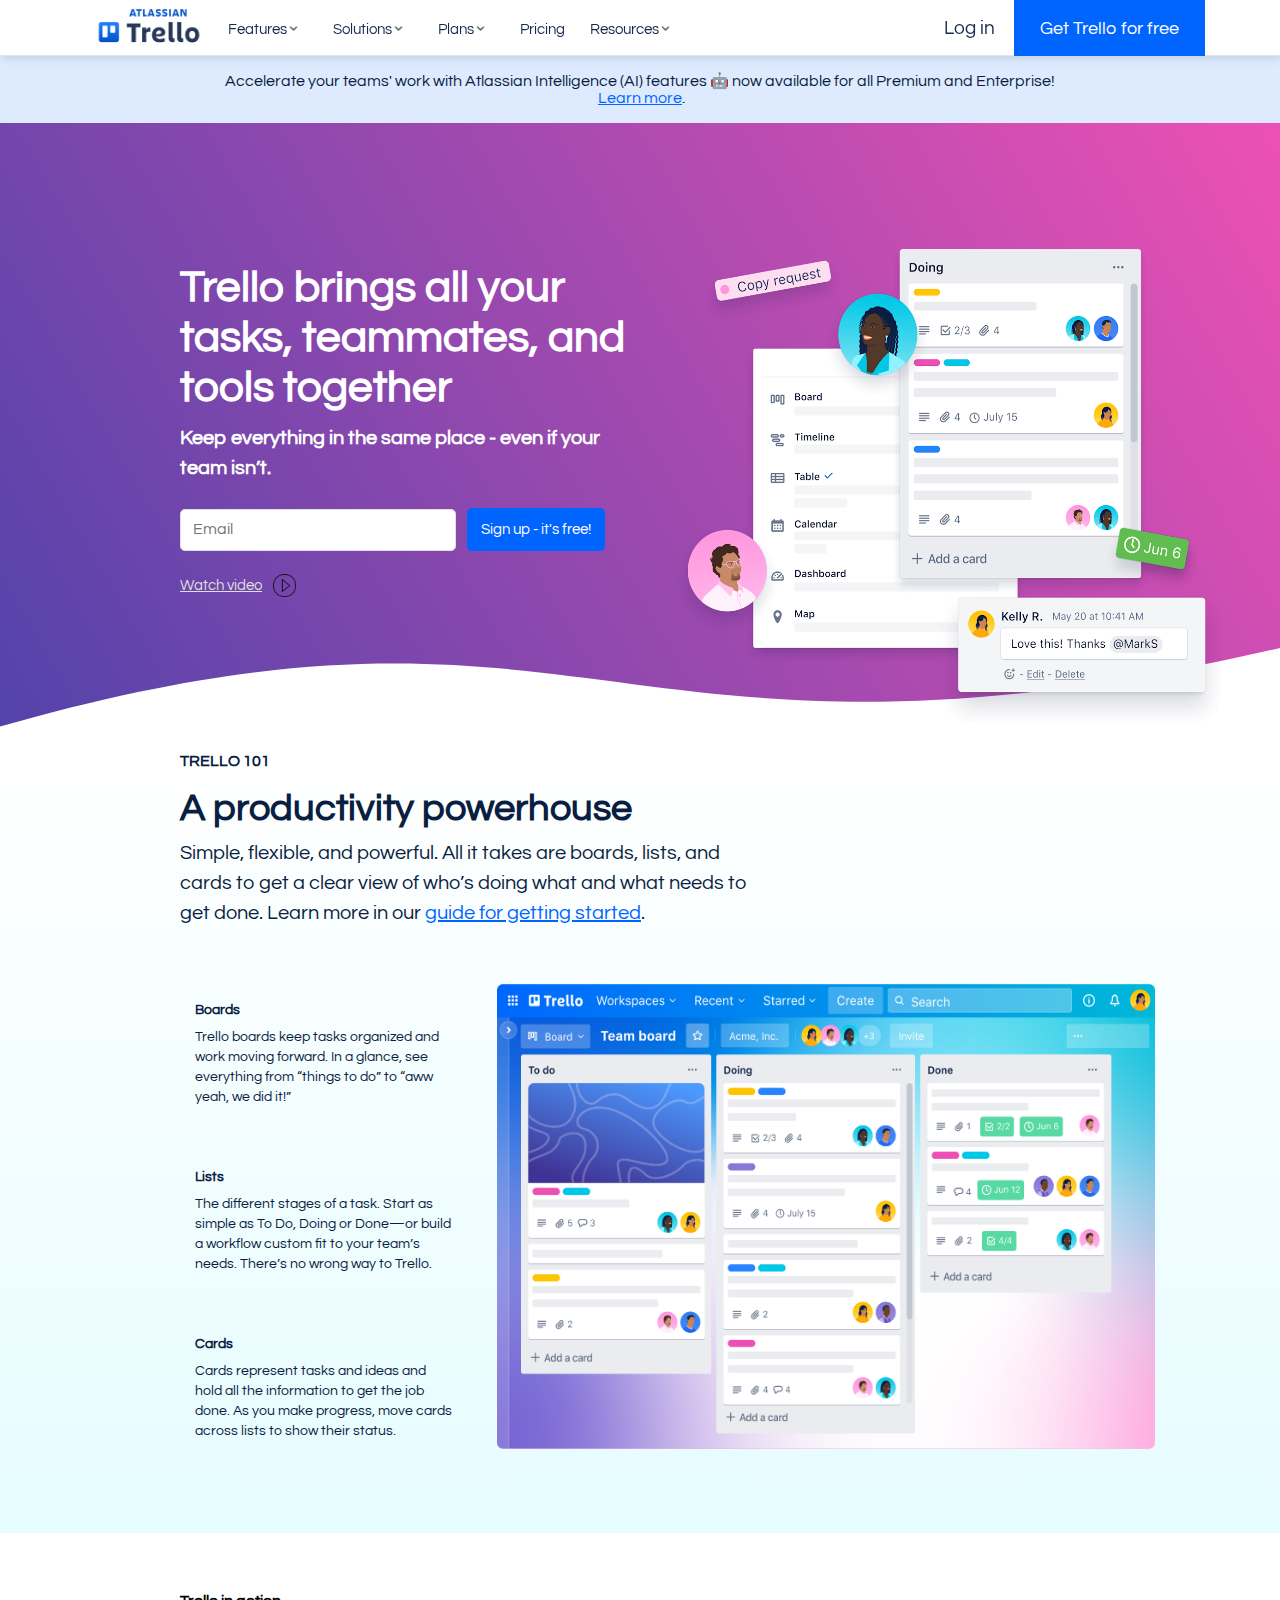
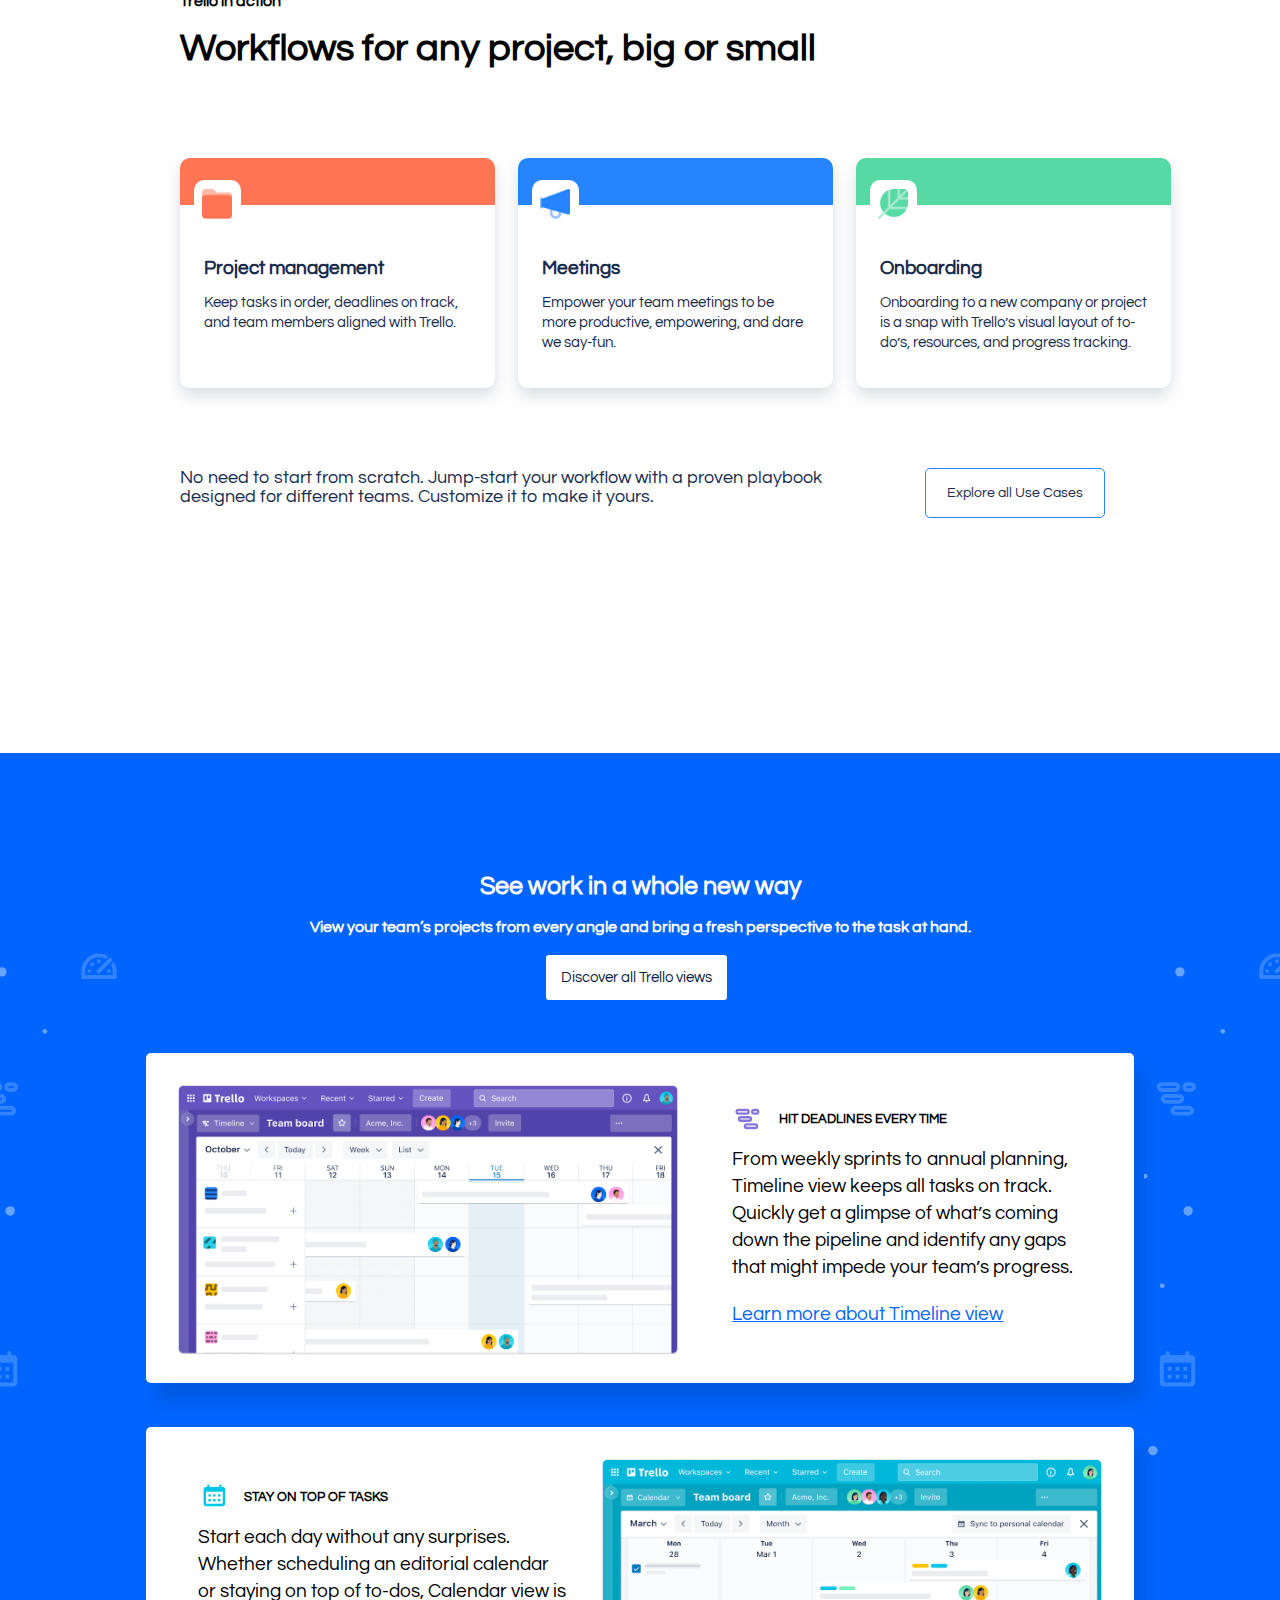
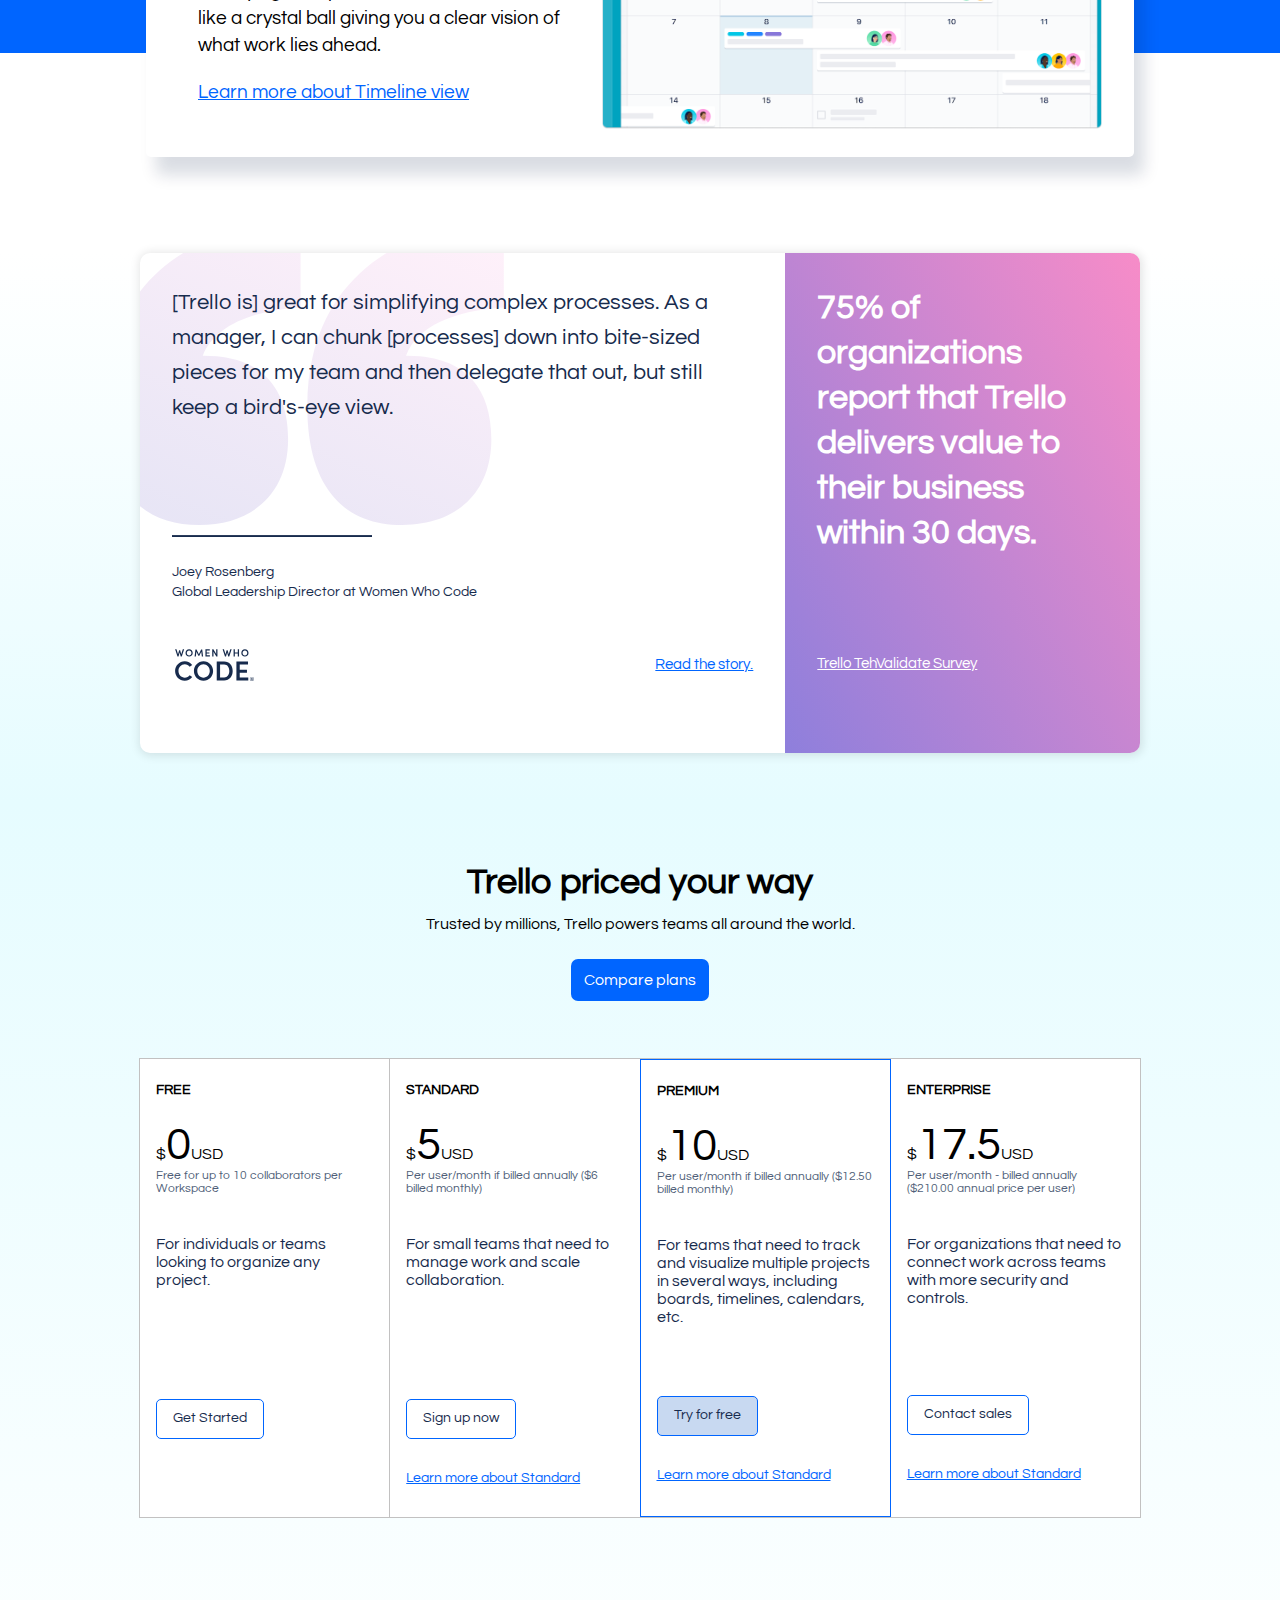
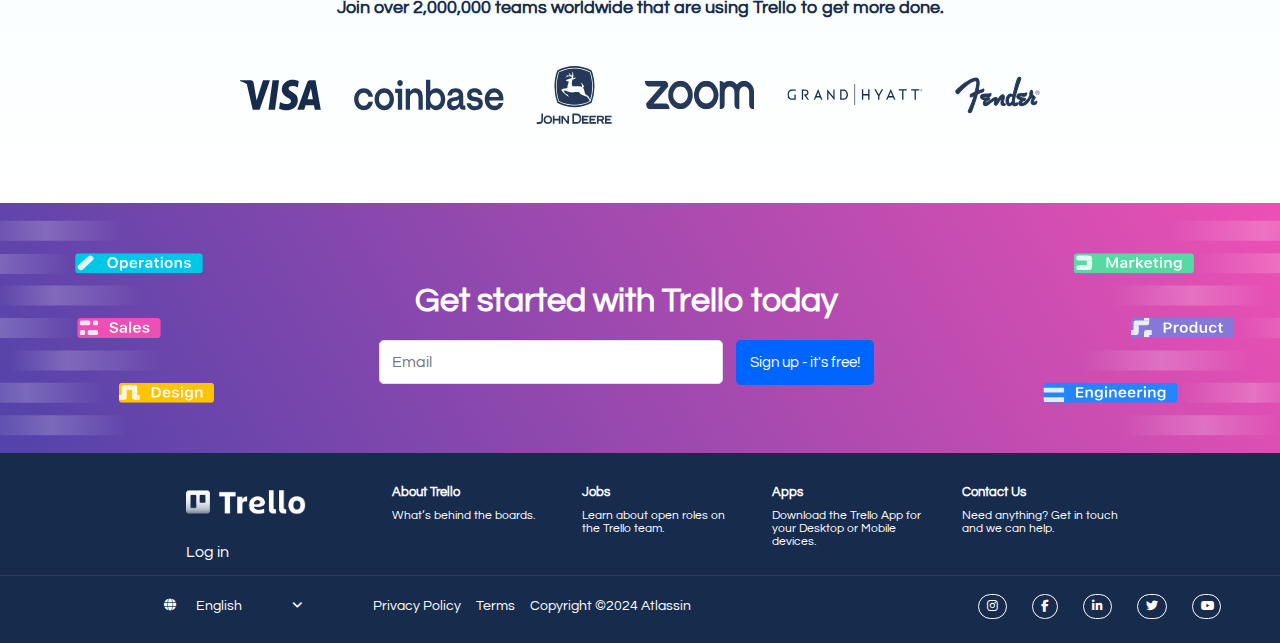
==== index.html @ 9675f0f1 "4.5" ====
<!DOCTYPE html>
<html lang="en">

<head>
    <meta charset="UTF-8">
    <meta name="viewport" content="width=device-width, initial-scale=1.0">
    <title>Trello Clone</title>
    <link href="https://fonts.googleapis.com/css2?family=Questrial&display=swap" rel="stylesheet">
    <link rel="stylesheet" href="general.css">
    <link rel="preconnect" href="https://fonts.googleapis.com">
    <link rel="preconnect" href="https://fonts.gstatic.com" crossorigin>
    <link href="https://fonts.googleapis.com/css2?family=Golos+Text:wght@400..900&display=swap" rel="stylesheet">
    <link rel="stylesheet" href="header.css">
    <link rel="stylesheet" href="main.css">
    <link rel="stylesheet" href="responsive.css">

        <link rel="stylesheet" href="https://cdnjs.cloudflare.com/ajax/libs/font-awesome/6.4.2/css/all.min.css">
      
    <link
        href="https://fonts.googleapis.com/css2?family=Cedarville+Cursive&family=Open+Sans:ital,wght@0,300..800;1,300..800&family=Roboto:ital,wght@0,100..900;1,100..900&display=swap"
        rel="stylesheet">
</head>

<body>
    <header>
        <div class="left-header">
            <div>
                <img class="logo-image" src="image/trello-logo.png" alt="">
            </div>
            <div>
                <nav class="navigation" style="text-decoration: none;">
                    <a href="" class="navigation">Features&nbsp; <img class="down-arrow" src="image/down-arrow.png" alt=""> </a>
                    <a href="" class="navigation">Solutions&nbsp; <img class="down-arrow" src="image/down-arrow.png" alt=""></a>
                    <a href="" class="navigation">Plans&nbsp; <img class="down-arrow" src="image/down-arrow.png" alt=""></a>
                    <a href="" class="navigation">Pricing </a>
                    <a href="" class="navigation">Resources&nbsp; <img class="down-arrow" src="image/down-arrow.png" alt=""></a>
                </nav>
            </div>
        </div>
        <div class="right-header">
            <a class="login-link" href="http://">Log in</a>
            <button class="get-button"> Get Trello for free</button>
        </div>
    </header>
    <div>
        <div class="notification">
                <p>Accelerate your teams' work with Atlassian Intelligence (AI) features 🤖 now available for all Premium and Enterprise! &nbsp;<a class="learn-more" href="">Learn more</a>.</p></div>            
        </div>
        <div class="main-1" > 
            <div class="main-1-left">
                <p class="left-1">Trello brings all your tasks, teammates, and tools together</p>
                <p class="left-2">Keep everything in the same place - even if your team isn’t.</p>
                <input type="text" value="" placeholder="Email" class="signup-input">
                <button class="signup-button">Sign up - it's free!</button><br>
                <div class="video">
                    <a class="video-link" href="">Watch video </a>
                    <img class="play-video" src="image/video-play.png" alt=""> 
                </div>
            </div>
            <div class="main-1-right">
                <div>
                    <img class="right-image"src="image/main-1-right.webp" alt="">
                </div>
            </div>
        </div>
        <div class="main-2">
            <div class="main-2-1">
                <p class="main-sub">TRELLO 101</p>
                <p class="main-head">A productivity powerhouse</p>
                <p class="main-para">Simple, flexible, and powerful. All it takes are boards, lists, and cards to get a clear view of who’s doing what and what needs to get done. Learn more in our <a class="main-para-link"href="">guide for getting started</a>.</p>
            </div>
            <div class="main-2-2">
                <div class="main-2-left">
                    <div class="main-2-row" id="main-2-a">
                        <h4>Boards</h4>
                        <p>Trello boards keep tasks organized and work moving forward. In a glance, see everything from “things to do” to “aww yeah, we did it!”</p>
                    </div>
                    <div class="main-2-row" id="main-2-b">
                        <h4>Lists</h4>
                        <p>The different stages of a task. Start as simple as To Do, Doing or Done—or build a workflow custom fit to your team’s needs. There’s no wrong way to Trello.</p>
                    </div>
                    <div class="main-2-row" id="main-2-c">
                        <h4>Cards</h4>
                        <p>Cards represent tasks and ideas and hold all the information to get the job done. As you make progress, move cards across lists to show their status.</p>
                    </div>
                </div>
                <div class="main-2-right">
                    <div>
                        <img class="main-2-image"src="image/Carousel_Image_Boards_1.webp" alt="">
                    </div>
                </div>
            </div>  
            <div class="main-2-2-responsive">
                <img class="main-2-image-reponsive" src="image/Carousel_Image_Boards_1.webp" alt="">
                <div class="main-2-row-responsive" id="main-2-b">
                    <h4>Lists</h4>
                    <p>The different stages of a task. Start as simple as To Do, Doing or Done—or build a workflow custom fit to your team’s needs. There’s no wrong way to Trello.</p>
                </div>

            </div>          
        </div>
        <div class="main-3">
            <p class="main-sub-3">Trello in action</p>
            <p class="main-head-3">Workflows for any project, big or small</p>
            <div class="blocks-3">
                <div class="box-3-1" >
                    <div class="icon-main-3-1"><img src="image/icon-main-3-1.png" alt=""></div>
                    <div class="box-3-main">
                        <h3 class="box-3-h">Project management</h3>
                        <p class="box-3-p">Keep tasks in order, deadlines on track, and team members aligned with Trello.</p>
                    </div>
                </div>
                <div class="box-3-2" >
                    <div class="icon-main-3-2"><img src="image/icon-main-3-2.png" alt=""></div>
                    <div class="box-3-main">
                        <h3 class="box-3-h">Meetings</h3>
                        <p class="box-3-p">Empower your team meetings to be more productive, empowering, and dare we say-fun.</p>
                    </div>
                </div>
                <div class="box-3-3" >
                    <div class="icon-main-3-3"><img src="image/icon-main-3-3.png" alt=""></div>
                    <div class="box-3-main" >
                        <h3 class="box-3-h">Onboarding</h3>
                        <p class="box-3-p">Onboarding to a new company or project is a snap with Trello’s visual layout of to-do’s, resources, and progress tracking.</p>
                    </div>
                </div>
            </div>
            <div class="main-3-bottom">
                <p>No need to start from scratch. Jump-start your workflow with a proven playbook designed for different teams. Customize it to make it yours.</p>
                <button>Explore all Use Cases</button>
            </div>
        </div>
        <div class="main-4">
                <img class="main-4-img" src="image/main-4-left.svg" alt="">
                <div class="main-4-center">
                    <div class="grid-column-1">
                        <h2>See work in a whole new way</h2> 
                            <p>View your team’s projects from every angle and bring a fresh perspective to the task at hand.</p>
                            <button>Discover all Trello views</button>
                    </div>
                    <div class="grid-column-2" style="background-color: rgb(255, 255, 255); ">
                        <div class="grid-column-2-left">
                            <img src="image/main-4-1.webp" alt="">
                        </div>
                        <div class="grid-column-2-right">
                            <h5> <img class="png" src="image/main-4-1-png.PNG" alt=""> HIT DEADLINES EVERY TIME</h5>
                            <p>From weekly sprints to annual planning, Timeline view keeps all tasks on track. Quickly get a glimpse of what’s coming down the pipeline and identify any gaps that might impede your team’s progress.</p>
                            <p><a href="">Learn more about Timeline view</a></p>
                        </div>
                    </div>
                    <div class="grid-column-3" style="background-color: rgb(255, 255, 255); ">
                        <div class="grid-column-3-left">
                            <h5> <img class="png" src="image/main-4-2-png.PNG" alt=""> STAY ON TOP OF TASKS</h5>
                            <p>Start each day without any surprises. Whether scheduling an editorial calendar or staying on top of to-dos, Calendar view is like a crystal ball giving you a clear vision of what work lies ahead.</p>
                            <p><a href="">Learn more about Timeline view</a></p>    
                        </div>
                        <div class="grid-column-3-right">
                            <img src="image/main-4-2.webp" alt="">
                        </div>
                    </div>
                </div>
                <img class="main-4-img" src="image/main-4-left.svg" alt="">
            </div>
        </div>
            <div class="main-5">
                <div class="main-5-grid">
                    <div></div>
                    <div class="main-5-box">
                        <div class="main-5-box-flex1">
                            <p>[Trello is] great for simplifying complex processes. As a manager, I can chunk [processes] down into bite-sized pieces for my team and then delegate that out, but still keep a bird's-eye view.</p>
                            <hr>
                            <p class="main-5-left-bottom">Joey Rosenberg <br> Global Leadership Director at Women Who Code</p>
                            <div class="main-5-left-last"> 
                                <img class="main-5-last-1" src="image/main-5-bottom.svg" alt="">
                                <a class="main-5-last-2" href="">Read the story.</a>
                            </div>
                        </div>
                        <div class="main-5-box-flex2">
                            <h3>75% of organizations report that Trello delivers value to their business within 30 days.</h3>
                            <a class="main-5-box-flex2-link"href="">Trello TehValidate Survey</a>
                        </div>
                    </div>
                    <div></div>
                </div>
            </div>
            <div class="main-6">
                <div class="main-6-grid">
                    <div></div>
                    <div class="main-6-box">
                        <div class="main-6-box-flex1">
                            <h2>Trello priced your way</h2>
                            <p>Trusted by millions, Trello powers teams all around the world.</p>
                            <a class="plan-link" href="">Compare plans</a>
                            <div class="price-container">
                                <div class="price-1">
                                    <h3>FREE</h3>
                                    <div class="mrp"><span class="dollar">$</span>0<span class="dollar">USD</span></div>
                                    <p class="plan">Free for up to 10 collaborators per Workspace</p>
                                    <p class="desc">For individuals or teams looking to organize any project.</p>
                                    <button class="link" href="">Get Started</button>

                                </div>
                                <div class="price-2">
                                    <h3>STANDARD</h3>
                                    <div class="mrp"><span class="dollar">$</span>5<span class="dollar">USD</span></div>
                                    <p class="plan">Per user/month if billed annually ($6 billed monthly)</p>
                                    <p class="desc">For small teams that need to manage work and scale collaboration.</p>
                                    <button class="link" href="">Sign up now</button><br>
                                    <a class="more"href="">Learn more about Standard</a>
                                </div>
                                <div class="price-3">
                                    <h3>PREMIUM</h3>
                                    <div class="mrp"><span class="dollar">$</span>10<span class="dollar">USD</span></div>
                                    <p class="plan">Per user/month if billed annually ($12.50 billed monthly)</p>
                                    <p class="desc" id="desc-3">For teams that need to track and visualize multiple projects in several ways, including boards, timelines, calendars, etc.</p>
                                    <button class="link" id="link-3" href="">Try for free</button><br>
                                    <a class="more"href="">Learn more about Standard</a>
                                </div>
                                <div class="price-4">
                                    <h3>ENTERPRISE</h3>
                                    <div class="mrp"><span class="dollar">$</span>17.5<span class="dollar">USD</span></div>
                                    <p class="plan">Per user/month - billed annually ($210.00 annual price per user)</p>
                                    <p class="desc" id="desc-4">For organizations that need to connect work across teams with more security and controls.</p>
                                    <button class="link" href="">Contact sales</button><br>
                                    <a class="more"href="">Learn more about Standard</a>
                                </div>
                            </div>
                            <p class="join">Join over 2,000,000 teams worldwide that are using Trello to get more done.</p>
                            <img class="partners" src="image/footer-brand.svg" alt="">
                        </div>
                    </div>
                    <div></div>
                </div>
            </div>
            <div class="main-7">
                <div class="main-7-left">
                    <img src="image/main-7-left.svg" alt="">
                </div>
                <div class="main-7-middle">
                    <div>
                        <h2>Get started with Trello today</h2>
                    </div>
                    <div>
                        <input type="text" value="" placeholder="Email" class="signup-input">
                        <button class="signup-button">Sign up - it's free!</button>
                    </div>
                </div>
                <div class="main-7-right">
                    <img src="image/main-7-right.svg" alt="">
                </div>
            </div>
            <footer>
                <section class="footer-1">
                    <div class="section-1"></div>
                    <div class="section-2">
                        <img src="image/Trello-white-logo.png" alt="">
                        <a href="">Log in</a>
                    </div>
                    <div class="section-3">
                        <h5>About Trello</h5>
                        <p>What’s behind the boards.</p>
                    </div>
                    <div class="section-4">
                        <h5>Jobs</h5>
                        <p>Learn about open roles on the Trello team.</p>
                    </div>
                    <div class="section-5">
                        <h5>Apps</h5>
                        <p>Download the Trello App for your Desktop or Mobile devices.</p>
                    </div>
                    <div class="section-6">
                        <h5>Contact Us</h5>
                        <p>Need anything? Get in touch and we can help.</p>
                    </div>
                    <div class="section-7"></div>
                </section>
                <hr>
                <section class="footer-2">
                    <div class="footer-left">
                        <i class="fa-solid fa-globe"></i>
                        <a href="">English</a>
                        <i class="fa-solid fa-angle-down"></i>

                    </div>
                    <div class="footer-middle">
                        <ul>
                            <li><a href="">Privacy Policy</a></li>
                            <li><a href="">Terms</a></li>
                            <li>Copyright<span> &#169</span>2024 Atlassin</li>
                        </ul>
                    </div>
                    <div class="footer-right">
                        <div class="instagram">
                            <i class="fa-brands fa-instagram"></i>
                        </div>
                        <div class="facebook">
                            <i class="fa-brands fa-facebook-f"></i>
                        </div>
                        <div class="linkedin">
                            <i class="fa-brands fa-linkedin-in"></i>
                        </div>
                        <div class="twitter">
                            <i class="fa-brands fa-twitter"></i>
                        </div>
                        <div class="youtube">
                            <i class="fa-brands fa-youtube"></i>
                        </div>
                    </div>
                </section>
            </footer>
        </div>
</body>
</html>
---- general.css ----
*{
    font-family: "Questrial", serif;
    margin: 0;
}

.arrow {
    border: 1px solid black;
    border-width: 0 3px 3px 0;
    display: inline-block;
    padding: 3px;
    margin-bottom: 3px;
    transform: rotate(45deg);
    -webkit-transform: rotate(45deg);

}
.down-arrow{
    position: relative;
    right: 7px;
    top: 2px;
    width: 15px;
    
}
body{
    margin: 0;
}
---- header.css ----
header{
    font-family: "Golos Text", serif;;
    height: 55px;
    display: flex; 
    /* border: 1px solid gray; */
    flex-direction: row;
    justify-content: space-between;
    align-items: center;
    position: fixed;
    top: 0;
    left: 0;
    right: 0;
    z-index: 1;
    background-color: white; /* To make header sticks on top while scrolling */
    border-bottom: 1px solid rgb(228, 228, 228);
    margin-top: 0px;
    box-shadow: 2px 2px 9px rgba(9, 30, 66, 0.15);}

.left-header{
    display: flex;
    justify-content: center;
    align-items: center;
    padding-left: 90px ;
    /* position: relative; */
}
.logo-image{
    width: 116px;
    /* position: absolute; */
}
.navigation{
    /* position: absolute; */
    font-size: 14.5px;
    color: rgb(23, 43, 77);
    text-decoration-line: none;
    padding-right: 11px;
    margin-left: 11px;
}
.navigation:hover{
    color: rgb(0, 101, 255);
}
.right-header{
    margin-right: 70px;
    display: flex;
    justify-content: center;
    align-items: center;
    
}

.login-link{
    font-size: 19px;
    text-decoration: none;
    color: rgb(23, 43, 77);
    position: fixed;
    right: 285px;
}
.get-button{
    background-color: rgb(0, 101, 255);
    color: white;
    font-size: 18px;
    font-weight: 400;
    padding: 18.5px 26px;
    border: none;
    margin-right: 5px;
    position: fixed;
    top: 0px;
    right: 70px;
}

.get-button:hover{
    background-color: rgb(30, 56, 100);;
}
---- main.css ----
.notification{
    display: flex;
    background-color: rgb(222, 235, 255);
    color: rgb(9, 30, 66);
    justify-content: center;
    align-items: center;
    font-size: 15.5px;
    font-weight: 400;
    padding: 17px 216px;
    margin-top: 55px;

}

.notification p{
    text-align: center;
}

.learn-more{
    color: rgb(0, 101, 255);
}

.main-1{
    /* position: relative; */
    height: 610px;
    /* border: 1px solid black; */
    background: url("image/white-wave-bg.svg") center bottom -0.5px / 100% 14% no-repeat scroll padding-box border-box, linear-gradient(60deg, rgb(82, 67, 170), rgb(237, 80, 180)) 0% 0% / auto repeat scroll padding-box border-box rgb(82, 67, 170);
    background-blend-mode: normal, normal;
    color: rgb(255, 255, 255);
    display: flex; 
    flex-direction: row;

}
.main-1-left{
    /* position: absolute; */
    /* margin-top: 150px;
    margin-left: 100px; */
    /* top: 150px; */
    font-size: 4px;
    /* display: block; */
    /* width: 500px; */
    /* padding-top: 100px; */
    /* padding-bottom: 50px; */
    /* padding-left: 180px ; */
    flex: 1;
}
.left-1{
    display: flex;
    font-size: 44px;
    font-weight: bold;
    line-height: 50px;
    margin-top: 140px;
    margin-left: 180px;
}
.left-2{
    font-size: 20px;
    font-weight: bold;
    margin-top: 10px;
    margin-left: 180px;
    margin-bottom: 25px;
    line-height: 30px;

}

.signup-input{
    font-size: 1rem;
    padding: 0.7rem 0.75rem 0.8rem;
    border: 1px solid rgb(223, 225, 230);
    border-radius: 0.3rem;
    max-width: 300px;
    width: 250px;
    margin-right: 10px;
    margin-left: 180px;
    outline: none;
}

.signup-button{
    padding: 14px;
    font-size: 15px;
    background-color: rgb(0, 101, 255);
    border: none;
    color: white;
    font-weight: 400;
    border-radius: 0.3rem;
}

.signup-button:hover{
    background-color: rgb(23, 43, 77);
    transition: 0.15s;
}

.video-link{
    color: rgb(223, 223, 223);
    position: absolute;
    margin-top: 27px;
    font-size: 15px;
    margin-left: 180px;
}

.play-video{
    width: 23px;
    padding-top: 23px;
    margin-left: 273px;
}

.video-link:hover{
    color: white;
    padding-right: 10px;
    transition: 0.5s;
    
}

.main-1-right{
  
    flex: 1;
}

.right-image{
    display: flex;
    height: 510px;
    width: 560px;
        margin-top: 110px;
        margin-left: 30px;
        justify-content: center;
}

/* ----------------------------------------------------- */
.main-2{
    height: 780px;
    /* border: 1px solid rebeccapurple; */
    background: linear-gradient(0deg, rgb(230, 252, 255), rgb(255, 255, 255)) 0% 0% / auto repeat scroll padding-box border-box rgb(178, 212, 255);
    background-blend-mode: normal;
    color: rgb(9, 30, 66);
    margin-top: 20px;
    
}

.main-2-1{
    /* display: flex;
    flex: 1; */
    display: inline;
    
}

.main-sub{
    font-size: 16px;
    font-weight: bold;
    margin-left: 180px;
}

.main-head{
    font-size: 38px;
    font-weight: bold;
    margin-top: 20px;
    margin-left: 180px;
}

.main-para{
    font-size: 20px;
    width: 570px;
    font-weight: 500;
    margin-top: 10px;
    line-height: 30px;
    margin-left: 180px;
}
.main-para-link{
    color: rgb(0, 101, 255);
}

.main-2-2-responsive{
    display: none;
}
.main-2-2{
    margin-top: 30px;
    display: flex; 
    flex-direction: row;
    margin-left: 180px;
}

.main-2-left{
    flex: 1;
    display: grid;
    grid-template-rows: 1fr 1fr 1fr;
    column-gap: 20px;
    margin-right: -75px;
}
.main-2-row{
    cursor: pointer;
    /* background-color: rgb(250, 250, 250); */
    margin-top: 30px;
    font-size: 14px;
    height: 107px;
    width: 260px;
    border-radius: 5px;
    padding: 15px;
    padding-top: 15px;
    /* transition: 1s; */
}

.main-2-row:hover{
    cursor: pointer;
    background-color: rgb(250, 250, 250);
    margin-top: 30px;
    font-size: 14px;
    height: 107px;
    width: 260px;
    border-radius: 5px;
    border-left:10px solid rgb(0, 101, 255) ;
    padding: 15px;
    padding-top: 15px;
    box-shadow: 2px 2px 9px rgba(9, 30, 66, 0.15);
}

.main-2-row p{
    margin-top: 10px;
    line-height: 20px;
}

.main-2-right{
    flex: 2;
    /* background-color: lightcoral; */
}

.main-2-image{
    height: 465px;
    width: 658px;
    margin-top: 26px;

}

/* ------------------------------------------------------ */

.main-3{
    margin-top: 60px;
    height: 700px;
}

.main-sub-3{
    font-size: 16px;
    font-weight: bold;
    margin-left: 180px;
}

.main-head-3{
    font-size: 38px;
    font-weight: bold;
    margin-top: 20px;
    margin-left: 180px;
}

.blocks-3{
    margin-left: 180px;
    margin-top: 90px;
    display: grid;
    grid-template-columns: 315px 315px 315px;
    height: 230px;
    column-gap: 23px;
    border-radius: 8px;
    position: relative;
    color: rgb(23, 43, 77);
}

.box-3-1{
    box-shadow: 0px 8px 16px rgba(9, 30, 66, 0.15);
    border-radius: 10px;
    border-top: 47px solid rgb(255, 116, 82);

}
.box-3-2{
    box-shadow: 0px 8px 16px rgba(9, 30, 66, 0.15);
    border-radius: 10px;
    border-top: 47px solid rgb(38, 132, 255);
}
.box-3-3{
    box-shadow: 0px 8px 16px rgba(9, 30, 66, 0.15);
    border-radius: 10px;
    border-top: 47px solid rgb(87, 217, 163);
}

.box-3-1:hover,
.box-3-2:hover,
.box-3-3:hover{
    box-shadow: 10px 18px 16px rgba(9, 30, 66, 0.15);
}

.icon-main-3-1,
.icon-main-3-2,
.icon-main-3-3{
    height: 47px;
    width: 47px;
    background-color: white;
    margin-top: -25px;
    margin-left: 14px;
    border-radius: 10px;
    
}

.icon-main-3-1 img,
.icon-main-3-2 img,
.icon-main-3-3 img{
    height: 30px;
    width: 30px;
    margin: 9px 8px;
    
}
.box-3-main{
    padding-left: 24px;
    padding-right: 24px;
    padding-bottom: 24px;
    padding-top: 32px;
}


.box-3-p{
    margin-top: 15px;
    font-size: 14.8px;
    line-height: 20px;

}

.main-3-bottom{
    padding-left: 180px;
    padding-top: 80px;
    font-size: 18px;
    color: rgb(23, 43, 77);
    display: flex;
    
}

.main-3-bottom p{
    padding-right: 100px;
    flex: 2;
}
.main-3-bottom button{
    margin-right: 175px;
    font-size: 14px;
    width: 180px;
    height: 50px;
    background: white;
    border: 1px solid rgb(38, 132, 255);
    border-radius: 5px;
    color: rgb(23, 43, 77);
}

.main-3-bottom button:hover{
    background-color: rgb(186, 212, 245);
}

/* ------------------------------------------------- */

.main-4{
    display: flex;
    height: 900px;
    background-color: rgb(0, 101, 255);
    margin-top: 60px;
    background-position-x: 0%, 100%, 0%;
    background-position-y: 50%, 50%, 0%;
    justify-content: center;
    align-items: center;
}



.main-4-center{
    margin-top: 10px;
    display: grid;
    grid-template-rows: 210px 364px 400px;
    height: 750px;
    width: 1230px;
    gap: 10px;
    padding: 10px;
}



.grid-column-1 h2{
    text-align: center;
    margin-top: 40px;
    font-size: 25px;
    color: white;
}

.grid-column-1 p{
    text-align: center;
    margin-top: 20px;
    font-size: 16px;
    font-weight: bold;
    color: white;
}

.grid-column-1 button{
    font-size: 15px;
    margin-top: 20px;
    margin-left: 400px;
    padding: 15px;
    background-color: white;
    color: rgb(9, 30, 66);
    border: none;
    border-radius: 3px;
}

.main-4-center button:hover{
    transition: 0.5s;
    background-color: rgb(203, 203, 250);
}

.grid-column-2{
    width: 924px;
    border-radius: 5px;
    height: 266px;
    display: flex;
    padding: 32px;
    box-shadow: 10px 18px 16px rgba(9, 30, 66, 0.15);
}

.grid-column-2-left{
    flex: 1.2;
}
.grid-column-2-left img{
    height: 270px;
    width: 500px;
}
.grid-column-2-right{
    flex: 0.8;
}

.grid-column-2-right img{
    margin-bottom: -10px;
    margin-right: 10px;
}

.grid-column-2-right h5{
    margin-top: 20px;
    margin-bottom: 20px;
}

.grid-column-2-right p{
    font-size: 19px;
    line-height: 27px;
    margin-bottom: 20px;
}

.grid-column-2-right a{
    color: rgb(0, 101, 255);
}




.grid-column-3{
        width: 924px;
        border-radius: 5px;
        height: 266px;
        display: flex;
        padding: 32px;
        box-shadow: 10px 18px 16px rgba(9, 30, 66, 0.15);
}

.grid-column-3-left{
    flex: 0.8;
    margin-left: 20px;
}

.grid-column-3-left img{
    margin-bottom: -10px;
    margin-right: 10px;
}

.grid-column-3-left h5{
    margin-top: 20px;
    margin-bottom: 20px;
}

.grid-column-3-left p{
    font-size: 19px;
    line-height: 27px;
    margin-bottom: 20px;
    width: 369px;
}

.grid-column-3-left a{
    color: rgb(0, 101, 255);
}


.grid-column-3-right{
    flex: 1.2;
}

.grid-column-3-right img{
    height: 270px;
    width: 500px;
    margin-left: 35px;
}

.main-4-img{
    width: 170px
}

/* ------------------------------------------------ */


.main-5{
    height: 550px;
    background: linear-gradient(0deg, rgb(230, 252, 255), rgb(255, 255, 255)) 0% 0% / auto no-repeat scroll padding-box border-box transparent;
    background-blend-mode: normal;
}
.main-5-grid{
    display: grid;
    grid-template-columns: 1fr 1000px 1fr;
    margin-top: 200px;
    
}

.main-5-box{
    height: 500px;
    display: flex;
    background-color: white;
    box-shadow: 1px 1px 10px 2px rgba(0, 0, 0, 0.1);
    border-radius: 10px;
}

.main-5-box-flex1{
    flex: 2;
    background: url("image/main-5-left.svg");
    background-repeat: no-repeat;
    color: rgb(23, 43, 77);
    padding: 32px;
    padding-bottom: 40px;
    
    font-size: 22px;
    line-height: 35px;
    border-radius: 10px;
}

.main-5-box-flex1 hr{
    margin-top: 110px;
    width: 200px;
    height: 0.5px;
    background-color: rgb(23, 43, 77);
}

.main-5-left-bottom{
    font-size: 14px;
    line-height: 20px;
    margin-top: 25px;
    font-weight: 500;
}

.main-5-left-last{
    height: 66px;
    display: flex;
    flex-direction: row;
    justify-content: space-between;
    align-items: center;
    margin-top: 30px;
    /* border: 1px solid green; */
}



.main-5-last-2{
    font-size: 15px;
    color: rgb(0, 101, 255);
    

}
.main-5-box-flex2{
    flex: 1;
    background: linear-gradient(60deg, rgb(142, 127, 220), rgb(247, 140, 200)) 0% 0% / auto repeat scroll padding-box border-box rgb(82, 67, 170);
    padding: 32px;
    border-bottom-right-radius: 10px;
    border-top-right-radius: 10px;
}

.main-5-box-flex2 h3{
    font-size: 34px;
    line-height: 45px;
    color: white;
    margin-bottom: 100px;
}


.main-5-box-flex2-link{
    font-size: 15px;
    color: white;

}
/* ------------------------------------------------------------- */


.main-6{
    height: 1000px;
    background: linear-gradient(rgb(230, 252, 255), rgb(255, 255, 255)) 0% 0% / auto no-repeat scroll padding-box border-box transparent;
    background-blend-mode: normal;
}
        
.main-6-grid{
    display: grid;
    grid-template-columns: 1fr 1000px 1fr;
    padding-top: 60px;
}    

.main-6-box{
    display: flex;
    justify-content: center;
    align-items: center;
    text-align: center;
}

.main-6-box-flex1{
    display: block;
}

.main-6-box h2{
    font-size: 36px;
    margin-bottom: 15px;
}

.main-6-box p{
    margin-bottom: 40px;
}

.plan-link{
    font-size: 16px;
    padding: 13px 13px;
    background-color: rgb(0, 101, 255);
    color: white;
    border: none;
    text-decoration: none;
    border-radius: 7px;

    transition: 0.5s;
}
.plan-link:hover{
    background-color: rgb(23, 43, 77);
}

.price-container{
    margin-top: 70px;
    height: 458px;
    width: 1000px;
    display: flex;
    background-color: white;
    border: 0.5px solid rgb(194, 193, 193);
    margin-bottom: 80px;
}

.price-1{
    flex: 1;   
    text-align: left;
    padding-top: 24px;
    padding-right: 16px;
    padding-left: 16px;
    
}

.price-2{
    border-left: 0.5px solid rgb(194, 193, 193);
    flex: 1;   
    text-align: left;
    padding-top: 24px;
    padding-right: 16px;
    padding-left: 16px;
    
}

.price-3{
    border: 0.5px solid rgb(0, 101, 255);
    flex: 1;  
    text-align: left; 
    padding-top: 24px;
    padding-right: 16px;
    padding-left: 16px;
    
}

.price-4{
    flex: 1;   
    text-align: left;
    padding-top: 24px;
    padding-right: 16px;
    padding-left: 16px;
    
}
.price-1 h3,
.price-2 h3,
.price-3 h3,
.price-4 h3
{
    font-size: 14px;
    
}

.mrp{
    padding-top: 24px;
    padding-right: 16px;
    font-size: 46px;
}

.dollar{
    font-size: 16px;
}

.plan{
    font-size: 12px;
    color:  rgb(80, 95, 121);
}

.desc{
    font-size: 16px;
    line-height: 18px;
    padding-bottom: 70px;
    color: rgb(23, 43, 77);
}

#desc-3{
    margin-bottom: 0px;
}

#desc-4{
    margin-bottom: 18px;
}

.link{
    color: rgb(23, 43, 77);
    font-size: 14px;
    padding: 11.2px 16px 12.8px;
    border: 1px solid rgb(0, 101, 255);
    border-radius: 5px;
    text-decoration: none;
    transition: 0.15s;
    margin-bottom: 30px;
    background-color: white;
}

.link:hover{
    background-color: rgb(200, 217, 241);
}

#link-3{
    background-color: rgb(200, 217, 241);

}

#link-3:hover{
    background-color: rgb(255, 255, 255);

}

.more{
    color: rgb(0, 101, 255);
    padding-top: 10px;
    font-size: 14px;
}

.join{
    font-size: 18px;
    color:  rgb(23, 43, 77);
    font-weight: bold;
    margin-bottom: 0px;
}

.partners{
    height: 76px;
    width: 800px;
}

/* ------------------------------------ */

.main-7{
    height: 250px;
    background: linear-gradient(60deg, rgb(82, 67, 170), rgb(237, 80, 180)) 0% 0% / auto repeat scroll padding-box border-box rgb(82, 67, 170);
        background-blend-mode: normal, normal, normal;
        color: rgb(255, 255, 255);
    display: flex;
    width: 100%;
}

.main-7-left{
    flex: 1;
    
}

.main-7-left img{
    height: 250px;
    width: 250px;
}

.main-7-middle{
    flex: 2;
    display: block;
    text-align: center;
}

.main-7-middle h2{
    margin-top: 80px;
    font-size: 34px;
}

.main-7-middle input{
    margin-top: 22px;
    margin-left: 0px;
    padding-right: 80px;
    padding-top: 13px;
    padding-bottom: 13px;
}

.main-7-middle button{
    padding-top: 15px;
    padding-bottom: 15px;
}

.main-7-middle button:hover{
    background-color: rgb(23, 43, 77);
}


.main-7-right{
    flex: 1;
}

.main-7-right img{
    margin-left: 90px;
    height: 250px;
    width: 250px;
}

/* ----------------------------------------------------------- */

footer{
    height: 190px;
    background-color: rgb(23, 43, 77);
    color: white;
}

.footer-1{
    height: 90px;
    display: grid;
    grid-template-columns: 170px 190px 190px 190px 190px 190px 170px;
    row-gap: 10px;
    padding: 16px;
}

.section-2 img{
    margin-top: 10px;
    height: 45px;
    width: 120px;
    display: block;
    margin-bottom: 20px;
}

.section-2 a{
    color: white;
    text-decoration: none;

}
.section-3 h5,
.section-4 h5,
.section-5 h5,
.section-6 h5{
    margin-bottom: 10px;
}
.section-2 p,
.section-3 p, .section-4 p,
.section-5 p, .section-6 p{
    font-size: 12px;

}
.section-3,
.section-4,.section-5,
.section-6{
    padding: 16px;
}

.section-3:hover,
.section-4:hover,.section-5:hover,
.section-6:hover{
    background-color: rgb(63, 81, 112);
}

hr{
    border: none;
    border-top: 1px solid rgba(228, 228, 228, 0.1);
}

.footer-2{
    height: 60px;
    background-color: rgb(23, 43, 77);
    display: flex;
    align-items: center;
    font-size: 12px;
}

.footer-left{
    flex: 1;
    /* background-color: rgb(121, 144, 151); */
    display: flex;
    justify-content: right;
    margin-right: 70px;
}

.footer-left a{
    text-decoration: none;
    color: white;
    font-size: 14px;
    margin-right: 50px;
    /* font-weight: bold; */
    margin-left: 20px;
}

.footer-middle{
    flex: 2;
    /* background-color: lightcoral; */
}

.footer-middle ul{
    font-size: 14px;
    list-style: none;  
    display: flex;     
    padding: 0;        
    margin: 0;
}
.footer-middle li{
    margin-right: 15px;
    text-decoration: none;
}
.footer-middle a{
    text-decoration: none;
    color: white;
}

.footer-right{
    flex: 1;
    /* background-color: lightblue; */
    display: inline;

}

.instagram, .facebook,
.linkedin, .twitter,
.youtube{
    padding-top: 5px;
    border: 1px solid white;
    display: inline;
    padding-bottom: 5px;
    padding-right: 5px;
    padding-left: 8px;
    margin-right: 25px;
    border-radius: 19px;
}

.footer-right img{
    height: 13px;
    width: 13px;
}
---- responsive.css ----
@media (min-width: 300px) and (max-width: 700px){
    *{
        width: 360px;
    }
    header{
        display: grid;
        grid-template-columns: 1fr 1fr;
        width: 500px;
    }
    .left-header{
        display: flex;
        justify-content: left;
        margin-left: 1px;
        padding-left: 0px;
    }
    .navigation{
        display: none;
    }

    .right-header{
        display: none;
    }

    .notification{
        display: none;
    }
    .notification p{
        position: relative;
       
    }

    .main-1{
        display: grid;
        grid-template-columns: 1fr;;
        height: 100%;
        width: 500px;
    }
    .left-1{
        text-align: center;
        margin: 140px 0px 0px;
        margin-left: 75px;
        
        display: flex;
        justify-content: center;
        align-items: center;
        font-size: 32px;
        line-height: 32px;
    }

    .left-2{
        margin: 20px;
        text-align: center;
        margin: 10px 0px 0px;
        margin-left: 75px;
        display: flex;
        justify-content: center;
        align-items: center;
        font-size: 16px;
        line-height: 20px;
    }

    .signup-input{
        display: none;
    }

    .signup-button{
        padding: 11px 16px;
        margin-top: 20px;
        margin-left: 75px;
    }

    .video-link{
        display: flex;
        justify-content: center;
        align-items: center;
        margin-left: 61px;
        font-size: 15px;
    }
    .play-video{
        display: flex;
        justify-content: center;
        align-items: center;
        margin-left: 291px;

    }


    .main-1-right{

    }
    .right-image{
        height: 400px;
        width: 428px;
        display: flex;
        justify-content: center;
        align-items: center;
        margin-top: 20px;
        margin-left: 35px;
    }

    /* ----------------------------- */

    .main-2{
        display: grid;
        grid-template-columns: 1fr;;
        height: 80%;
        width: 500px;
        margin-top: 0px;
    }
    
    .main-2-1{
        margin-left: 0px;

    }

    .main-sub{
        margin-left: 75px;
    }

    .main-head{
        margin-left: 75px;
        font-size: 24px;
    }

    .main-para{
        font-size: 16px;
        margin-left: 75px;
        width: 290px;
        line-height: 24px; 
    }
    .main-para-link{
        font-size: 17px;
        display: flex;
    }

    .main-2-2{
        display: none;
    }
    .main-2-2-responsive{
        display: block;
        margin-left: 75px;
    }
    .main-2-image-responsive{

        margin-bottom: 100px;
    }
    .main-2-row-responsive{
        display: block;
        margin-top: 30px;
        cursor: pointer;
    background-color: rgb(250, 250, 250);
    margin-top: 30px;
    font-size: 14px;
    height: 107px;
    width: 260px;
    border-radius: 5px;
    border-left:10px solid rgb(0, 101, 255) ;
    padding: 15px 87px 0px 0px;
    box-shadow: 2px 2px 9px rgba(9, 30, 66, 0.15);
    margin-bottom: 20px;

    }
    .main-2-row-responsive h4{
        margin-bottom: 10px;
        margin-left: 5px;
    }
    .main-2-row-responsive p{
        line-height: 20px;
        margin-left: 5px; 
          
    }

    .main-3{
        width: 500px;
        height: 470px;
    }

    .main-sub-3{
        font-size: 16px;
        margin-left: 75px;
    }
    
    .main-head-3{
        font-size: 24px;
        margin-left: 75px;
    }

    .blocks-3{
        margin-left: 75px;
        margin-top: 20px;
        padding-bottom: 10px;
        height: 200px;
    }

    .box-3-main{
        font-size: 14px;
        padding-top: 20px;
    }
    .box-3-2, .box-3-3{
        display: none;
    }

    .main-3-bottom{
        margin-left: 75px;
        padding: 0px;
        display: inline;
    }

    .main-3-bottom p{
        margin-left: 77px;
        font-size: 14px;
        line-height: 24px;
        padding-right: 0px;
    }
    .main-3-bottom button{
        margin-left: 77px;
        font-size: 14px;
        margin-top: 20px;
    }

    /* ----------------------------- */

    .main-4{
        width: 500px;
        height: 810px;
        padding-bottom: 360px;
    }


    .main-4-img{
        display: none;
    }

    .grid-column-1 h2{
        margin-left: 65px;
        margin-top: 0px;
        font-size: 18px;
    }

    .grid-column-1 p{
        margin-left: 65px;
        font-size: 14px;
        font-weight: normal;

    }

    .grid-column-1 button{
        width: 200px;
        margin-left: 145px;
        font-size: 14px;
    }

    .png{
        display: none;
    }
    
    .grid-column-2{
        display: block;
        margin-left: 33px;
        height: 400px;
        width: 350px
    }
    
    .grid-column-2 img{
        width: 380px;
        margin-left: -15px;
        margin-top: -15px;
        height: 200px;
    }

        .grid-column-2-right{
            margin-left: -15px;
        }
        
        .grid-column-3{
            margin-top: 125px;
            display: block;
        }

        
        
        
        .grid-column-3{
            display: block;
            margin-left: 33px;
            height: 400px;
            width: 350px;
            padding-bottom: 50px;
        }

        
        
        .grid-column-3 img{
            width: 380px;
            margin-left: -15px;
            height: 200px;
        }
    
        .grid-column-3-left{
            margin-left: -15px;
            margin-top: -30px;
        }







    .main-5, .main-6, .main-7, footer{
        display: none;
    }
}
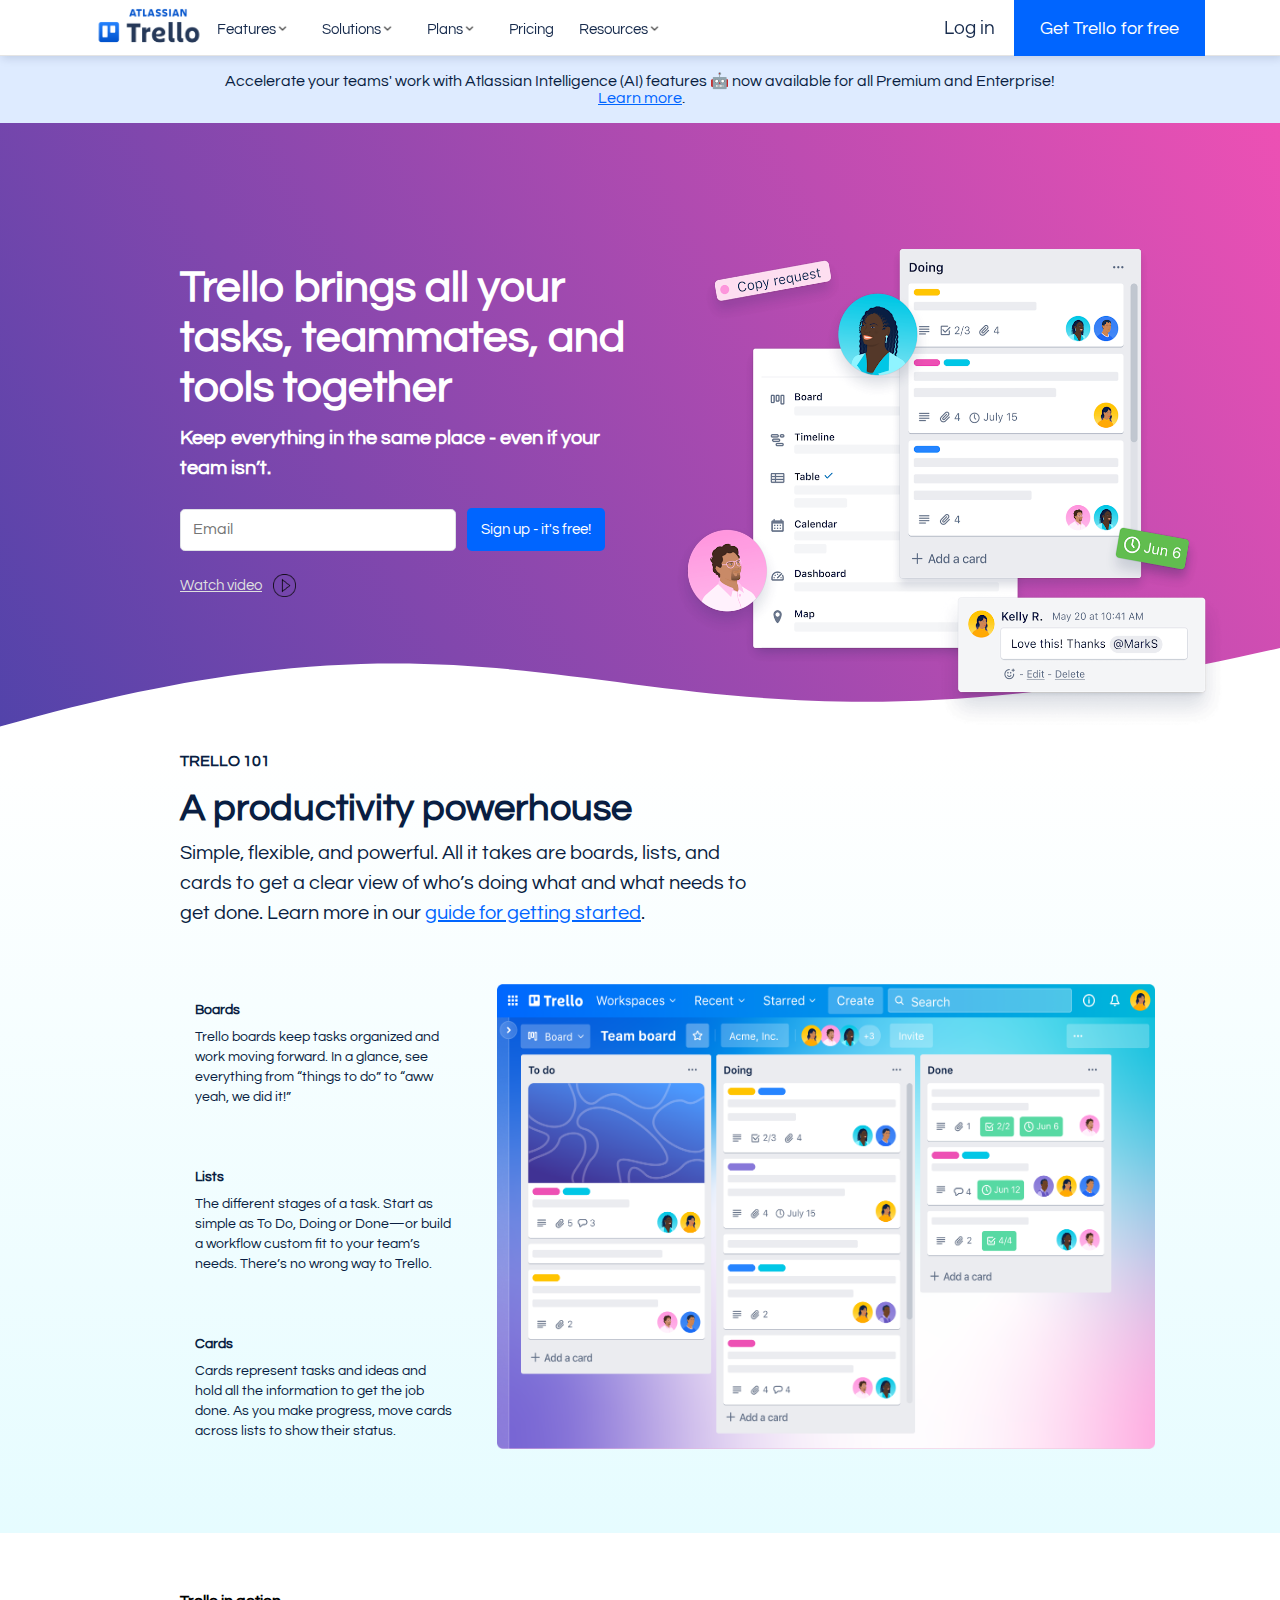
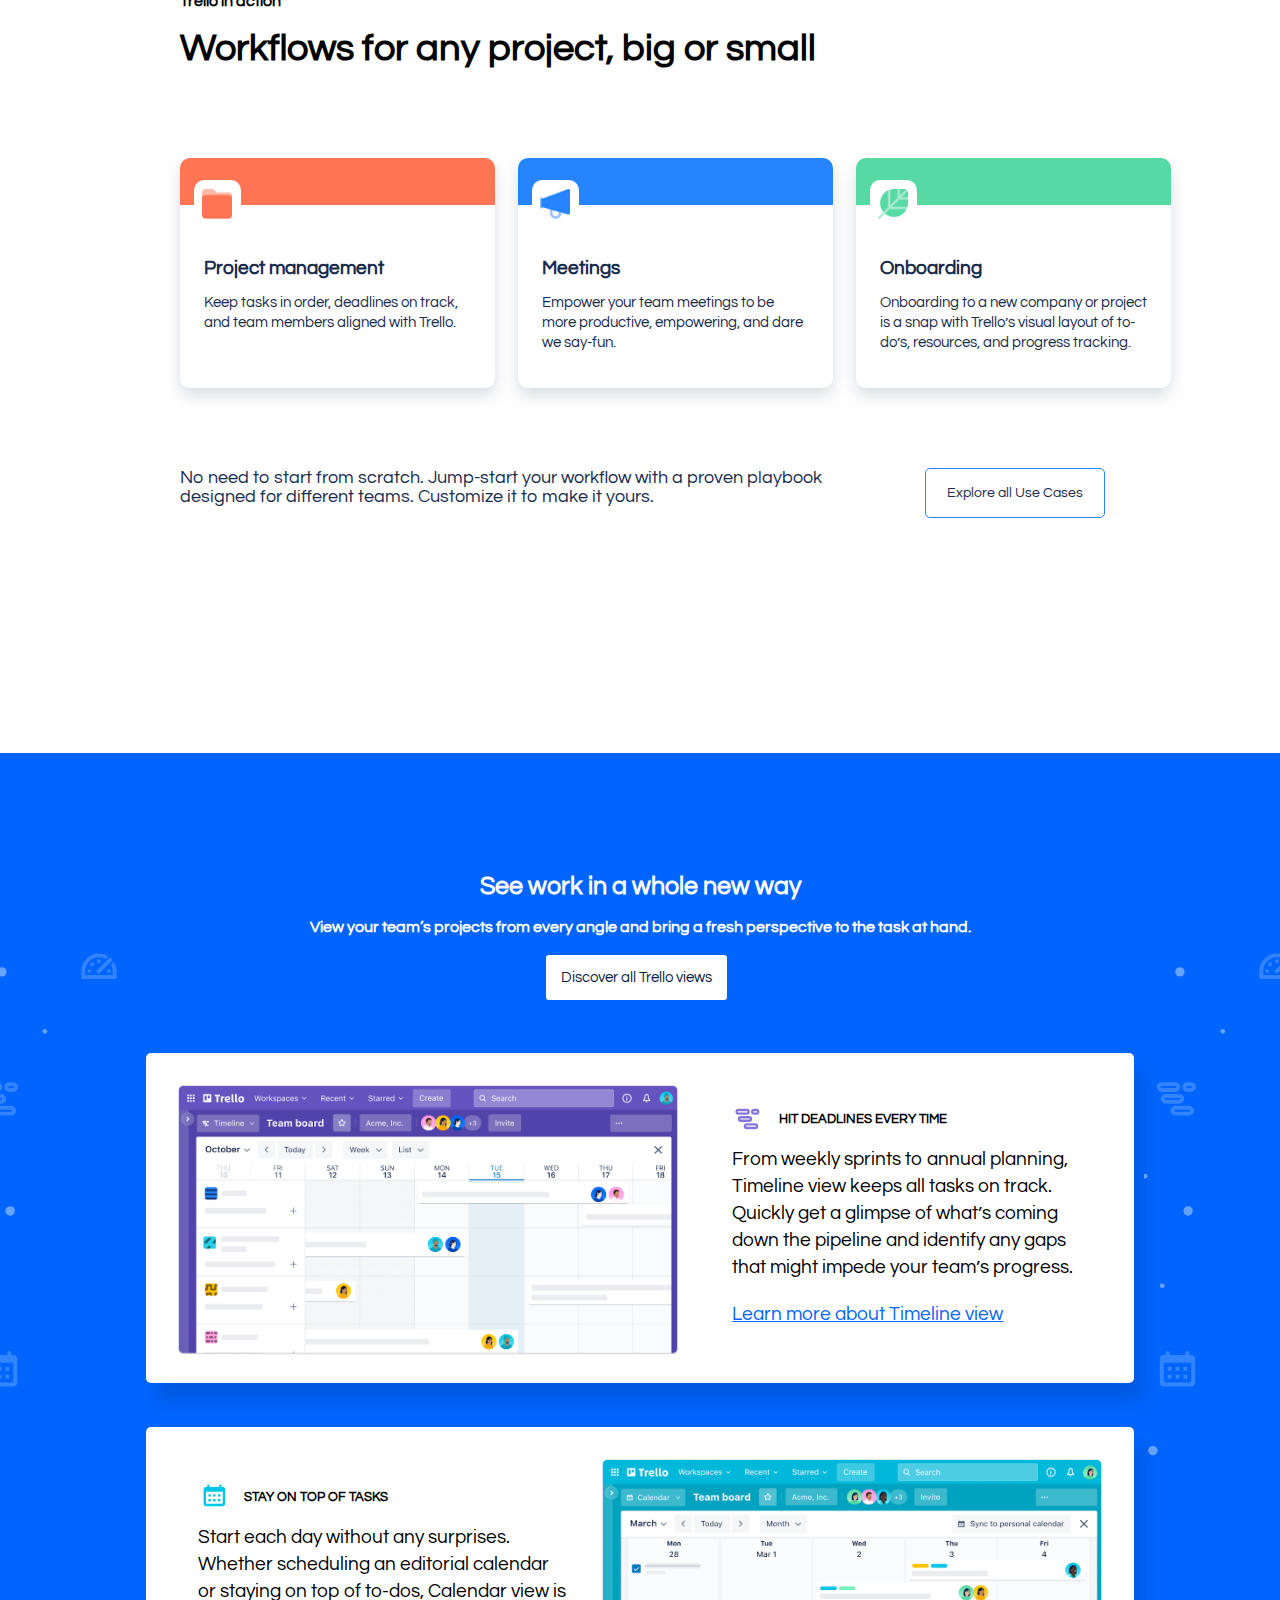
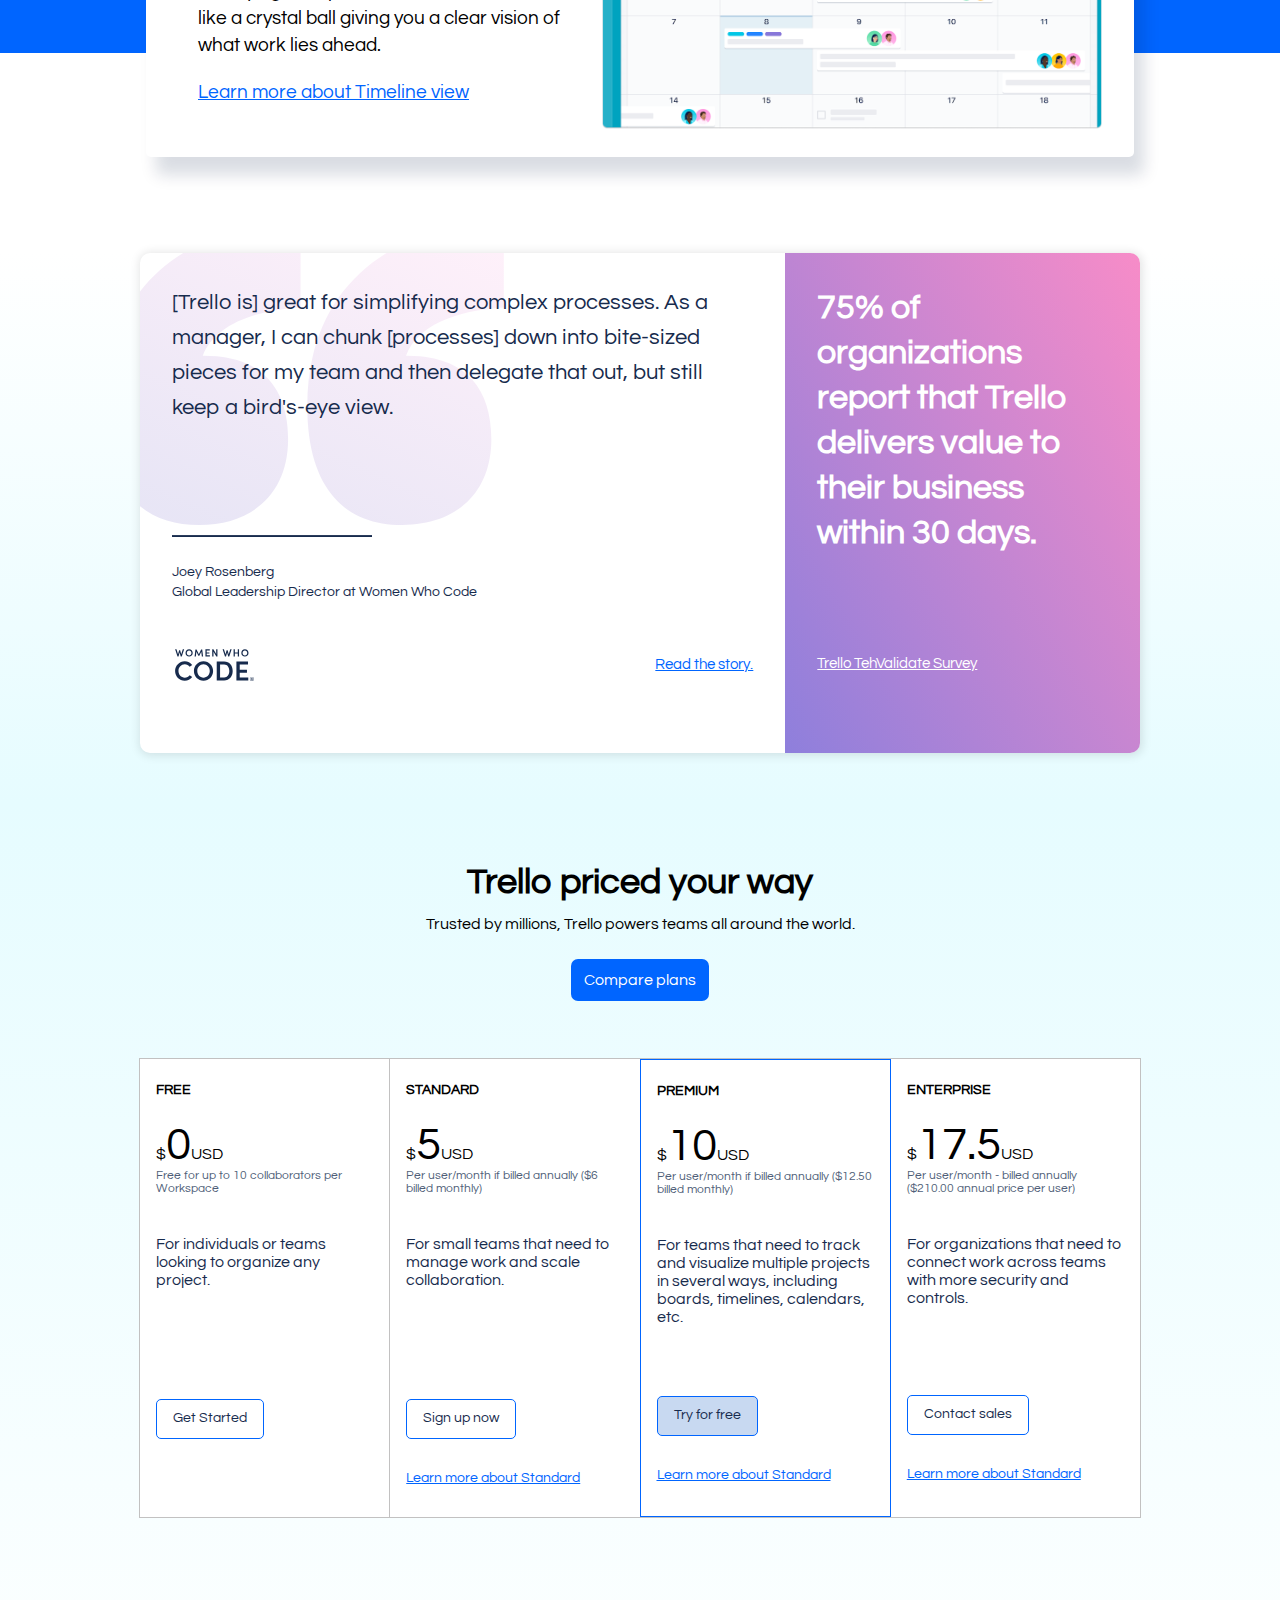
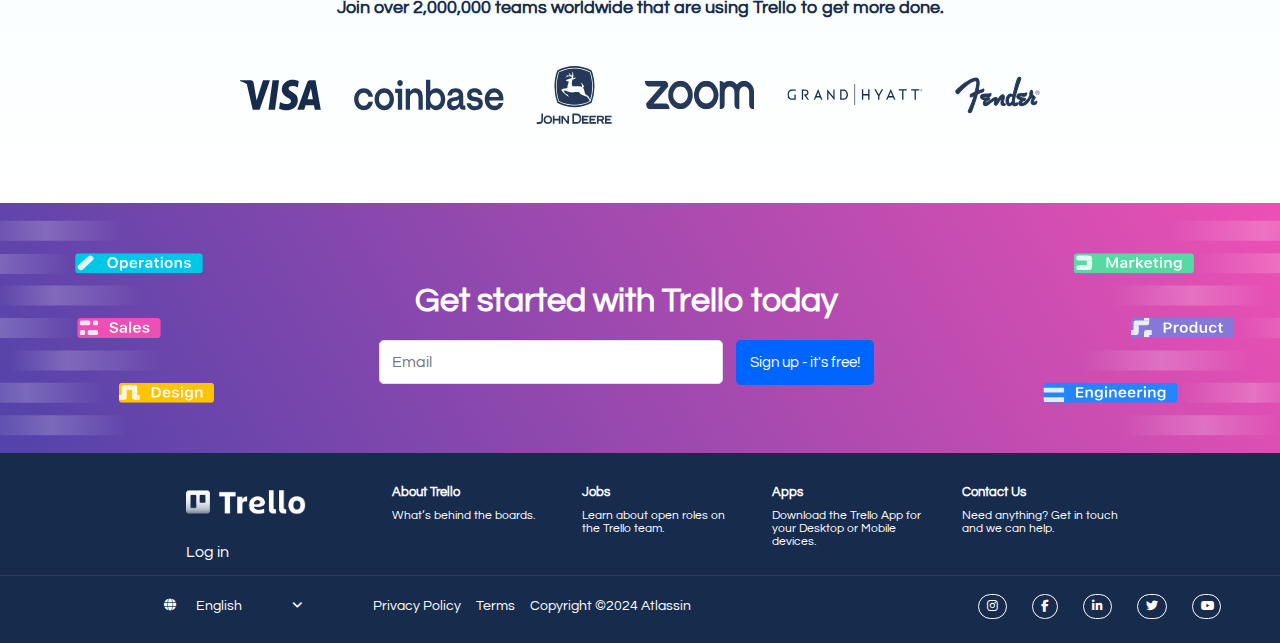
==== commit b95802ea: "hamburger" ====
--- a/index.html
+++ b/index.html
@@ -28,7 +28,13 @@
                 <img class="logo-image" src="image/trello-logo.png" alt="">
             </div>
             <div>
-                <nav class="navigation" style="text-decoration: none;">
+
+
+                <nav class="nav" style="text-decoration: none;">
+
+                    <input type="checkbox" id="menu-toggle">
+                    <label for="menu-toggle" class="menu-icon">&#9776;</label>
+
                     <a href="" class="navigation">Features&nbsp; <img class="down-arrow" src="image/down-arrow.png" alt=""> </a>
                     <a href="" class="navigation">Solutions&nbsp; <img class="down-arrow" src="image/down-arrow.png" alt=""></a>
                     <a href="" class="navigation">Plans&nbsp; <img class="down-arrow" src="image/down-arrow.png" alt=""></a>
@@ -160,9 +166,9 @@
                     </div>
                 </div>
                 <img class="main-4-img" src="image/main-4-left.svg" alt="">
-            </div>
-        </div>
-            <div class="main-5">
+            
+        </div>
+        <div class="main-5">
                 <div class="main-5-grid">
                     <div></div>
                     <div class="main-5-box">
@@ -182,21 +188,21 @@
                     </div>
                     <div></div>
                 </div>
-            </div>
-            <div class="main-6">
+        </div>
+        <div class="main-6">
                 <div class="main-6-grid">
-                    <div></div>
+                    <div class="empty-div"></div>
                     <div class="main-6-box">
                         <div class="main-6-box-flex1">
                             <h2>Trello priced your way</h2>
-                            <p>Trusted by millions, Trello powers teams all around the world.</p>
+                            <p class="main-6-p">Trusted by millions, Trello powers teams all around the world.</p>
                             <a class="plan-link" href="">Compare plans</a>
                             <div class="price-container">
                                 <div class="price-1">
                                     <h3>FREE</h3>
                                     <div class="mrp"><span class="dollar">$</span>0<span class="dollar">USD</span></div>
                                     <p class="plan">Free for up to 10 collaborators per Workspace</p>
-                                    <p class="desc">For individuals or teams looking to organize any project.</p>
+                                    <p class="desc" id="price-1-desc">For individuals or teams looking to organize any project.</p>
                                     <button class="link" href="">Get Started</button>
 
                                 </div>
@@ -204,7 +210,7 @@
                                     <h3>STANDARD</h3>
                                     <div class="mrp"><span class="dollar">$</span>5<span class="dollar">USD</span></div>
                                     <p class="plan">Per user/month if billed annually ($6 billed monthly)</p>
-                                    <p class="desc">For small teams that need to manage work and scale collaboration.</p>
+                                    <p class="desc" id="price-2-desc">For small teams that need to manage work and scale collaboration.</p>
                                     <button class="link" href="">Sign up now</button><br>
                                     <a class="more"href="">Learn more about Standard</a>
                                 </div>
@@ -231,8 +237,8 @@
                     </div>
                     <div></div>
                 </div>
-            </div>
-            <div class="main-7">
+        </div>
+        <div class="main-7">
                 <div class="main-7-left">
                     <img src="image/main-7-left.svg" alt="">
                 </div>
@@ -248,8 +254,8 @@
                 <div class="main-7-right">
                     <img src="image/main-7-right.svg" alt="">
                 </div>
-            </div>
-            <footer>
+        </div>
+        <footer>
                 <section class="footer-1">
                     <div class="section-1"></div>
                     <div class="section-2">
@@ -307,8 +313,8 @@
                         </div>
                     </div>
                 </section>
-            </footer>
-        </div>
+        </footer>
+    </div>
 </body>
 </html>
 
--- a/header.css
+++ b/header.css
@@ -15,6 +15,18 @@
     border-bottom: 1px solid rgb(228, 228, 228);
     margin-top: 0px;
     box-shadow: 2px 2px 9px rgba(9, 30, 66, 0.15);}
+
+    .menu-icon {
+        display: none;
+        font-size: 28px;
+        cursor: pointer;
+      }
+      
+      /* Hide Checkbox */
+      #menu-toggle {
+        display: none;
+      }
+      
 
 .left-header{
     display: flex;
--- a/responsive.css
+++ b/responsive.css
@@ -17,15 +17,29 @@
         display: none;
     }
 
+    #menu-toggle:checked + .menu-icon  + .nav{
+        display: flex;
+      }
+    
+      /* Show the hamburger icon */
+      .menu-icon {
+        display: block;
+      }
+
     .right-header{
         display: none;
     }
 
     .notification{
-        display: none;
+        width: 500px;
+        padding-bottom: 5px;
+        padding-top: 5px;
+        padding-right: 0px;
+        padding-left: 0px;
     }
     .notification p{
-        position: relative;
+        font-size: 12px;
+        line-height: 20px;
        
     }
 
@@ -37,7 +51,7 @@
     }
     .left-1{
         text-align: center;
-        margin: 140px 0px 0px;
+        margin: 80px 0px 0px;
         margin-left: 75px;
         
         display: flex;
@@ -207,13 +221,13 @@
     }
 
     .main-3-bottom p{
-        margin-left: 77px;
+        margin-left: 79px;
         font-size: 14px;
         line-height: 24px;
         padding-right: 0px;
     }
     .main-3-bottom button{
-        margin-left: 77px;
+        margin-left: 79px;
         font-size: 14px;
         margin-top: 20px;
     }
@@ -224,6 +238,7 @@
         width: 500px;
         height: 810px;
         padding-bottom: 360px;
+       
     }
 
 
@@ -288,8 +303,6 @@
             padding-bottom: 50px;
         }
 
-        
-        
         .grid-column-3 img{
             width: 380px;
             margin-left: -15px;
@@ -300,16 +313,190 @@
             margin-left: -15px;
             margin-top: -30px;
         }
-
-
-
-
-
-
-
-    .main-5, .main-6, .main-7, footer{
-        display: none;
-    }
-}
-
-
+/* ------------------------------------- */
+        .main-5{
+            width: 500px;
+            margin-top: -90px;
+        }
+
+        .main-5-grid{
+            display: block;
+        }
+
+        .main-5-box{
+            display: block;
+            margin-left: 50px;
+            width: 405px;
+            
+        
+            
+        }
+        
+        .main-5-box-flex1{
+            font-size: 15px;
+            line-height: 25px;
+        }
+
+
+
+        
+        
+        
+        .main-5-left-bottom{
+            margin-top: 10px;
+        }
+        
+        .main-5-last{
+            display: flex;
+            flex-direction: column;
+        }
+        .main-5-last-1{
+            height: 40px;
+            flex: 1;
+            width: 100%;
+        }
+        hr{
+            display: none;
+
+        }
+        .main-5-last-2{
+            margin-top: 75px;
+            margin-left: -92px
+            
+        }
+        
+        .main-5-box-flex2{
+            width: 341px;
+            border-top-right-radius: 0px;
+            border-bottom-left-radius: 10px;
+        }
+
+        .main-5-box-flex2 h3{
+            font-size: 23px;
+        line-height: 30px;
+        margin-bottom: 15px;
+        }
+
+/* ------------------------------------------------------- */
+  .main-6{
+    width: 500px;
+   
+    
+  } 
+  .main-6-box{
+
+  }
+
+  .empty-div{
+    width: 0px;
+  }
+
+  .main-6-box-flex1{
+    width: 0px;
+}
+  .main-6-box-flex1 h2{
+        text-align: center;
+        margin-left: -100px;
+        font-size: 24px;
+        margin-top: -35px;
+        
+    }
+    
+    .main-6-p{
+        text-align: center;
+        margin-left: -100px;
+  }
+  
+  .plan-link{
+    display: block;
+     width: 120px;
+   
+    }
+    
+    .price-container{
+      width: 401px;
+    display: grid;
+    grid-template-rows: 250px 300px 350px 350px;
+    margin-left: -300px;
+    row-gap: 20px;
+    border: none;
+    background:linear-gradient(rgb(230, 252, 255), rgb(255, 255, 255)) 0% 0% / auto no-repeat scroll padding-box border-box transparent;
+}
+
+
+
+.price-1{
+    /* background-color: aquamarine; */
+    padding-right: 25px;
+    border: 1px solid gray;
+    background-color: white;
+} 
+.price-2{
+    /* background-color: brown; */
+    border: 1px solid gray;
+    padding-right: 25px;
+    background-color: white;
+} 
+
+.price-3{
+    /* background-color: blueviolet; */
+    padding-right: 25px;
+    background-color: white;
+}
+
+.price-4{
+    /* background-color: sandybrown; */
+    padding-right: 25px;
+    border: 1px solid gray;
+    background-color: white;
+}
+  
+.price-1 h3, .price-2 h3, 
+.price-3 h3, .price-4 h3{
+
+}
+
+.mrp{
+    padding-top: 20px;
+    font-size: 28px;
+}
+
+.plan{
+    margin-left: 0px;
+    margin-top: 7px;
+    margin-bottom: 20px;
+}
+
+.desc{
+    padding-top: 0px;
+    font-size: 14px;
+    
+}
+
+#price-1-desc{
+    margin-bottom: -60px;
+
+}
+
+#price-2-desc{
+    margin-bottom: -65px;
+}
+#desc-3, #desc-4{
+    margin-bottom: -65px;
+}
+
+.link{
+ width: 123px; 
+ font-size: 14px;
+}
+
+.more{
+   color: black;
+}
+
+  .partners, .join, .main-7, footer{
+display: none;
+    }
+}
+
+
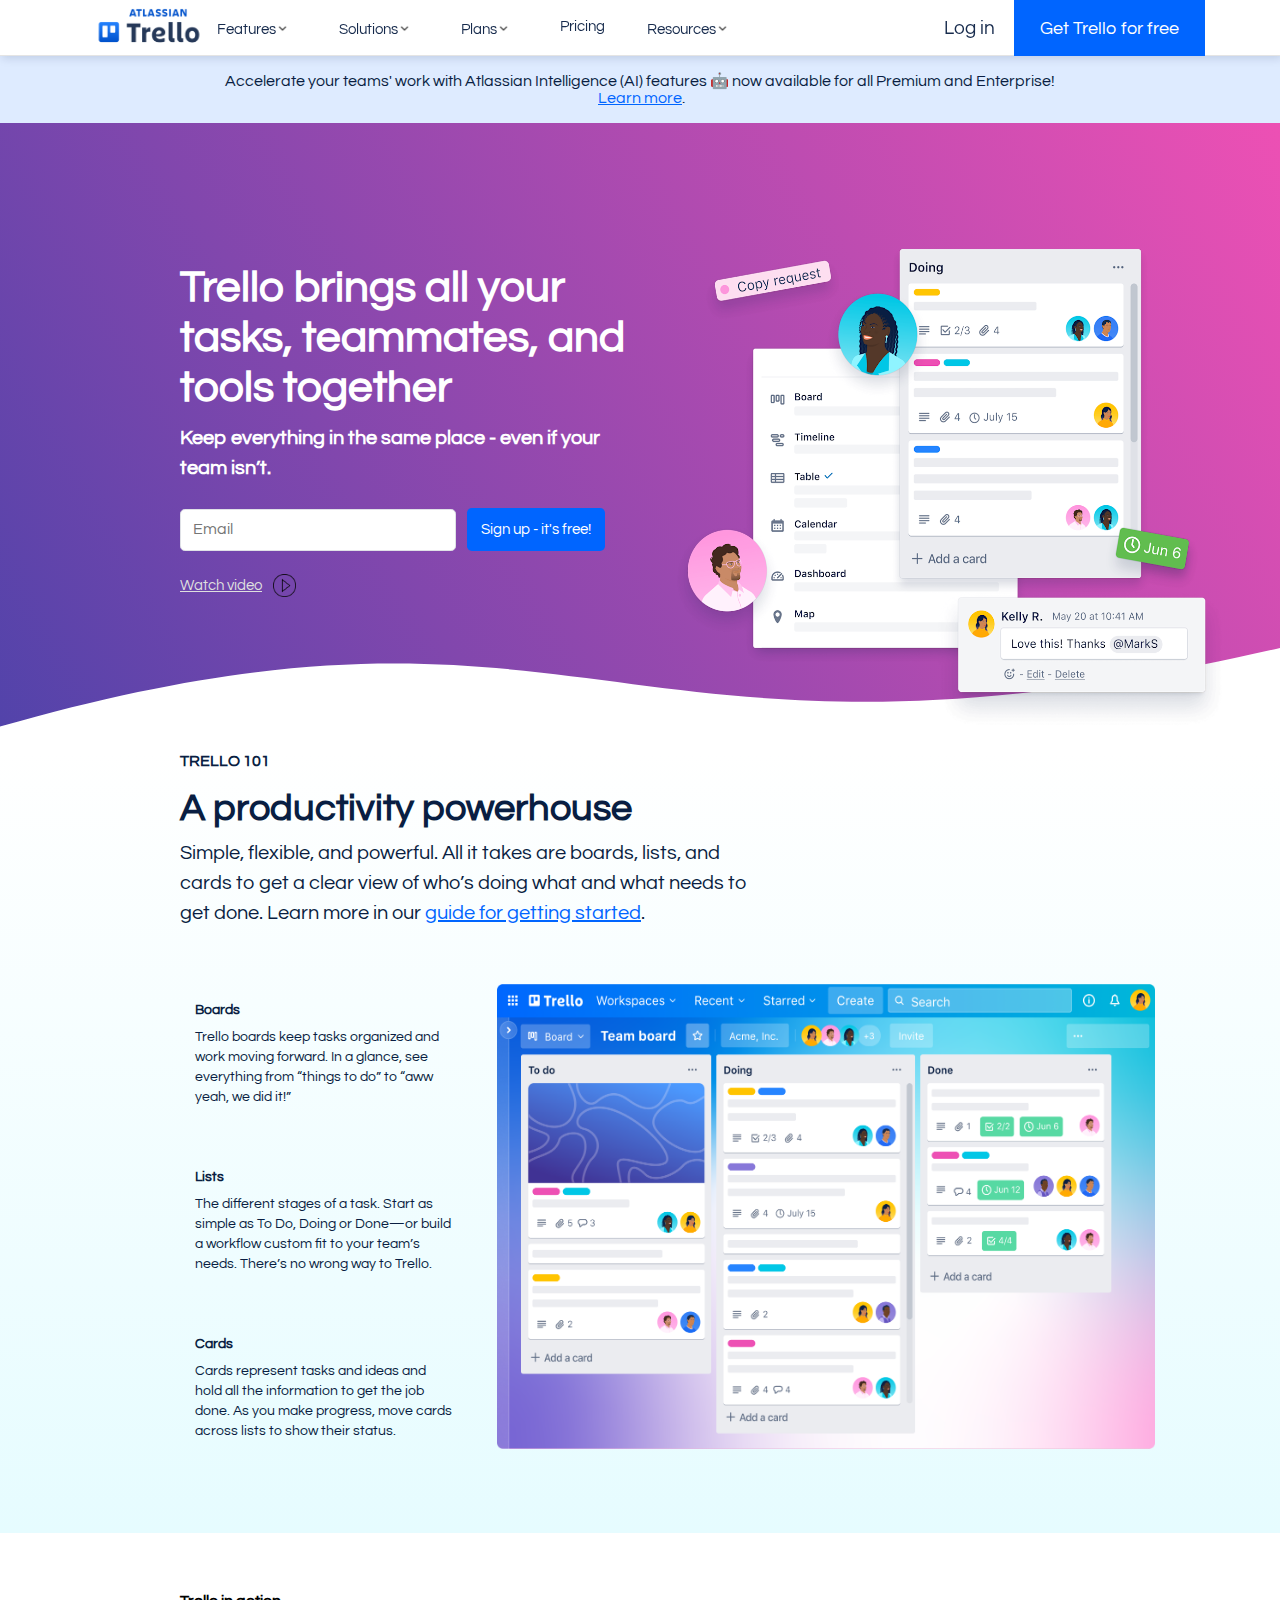
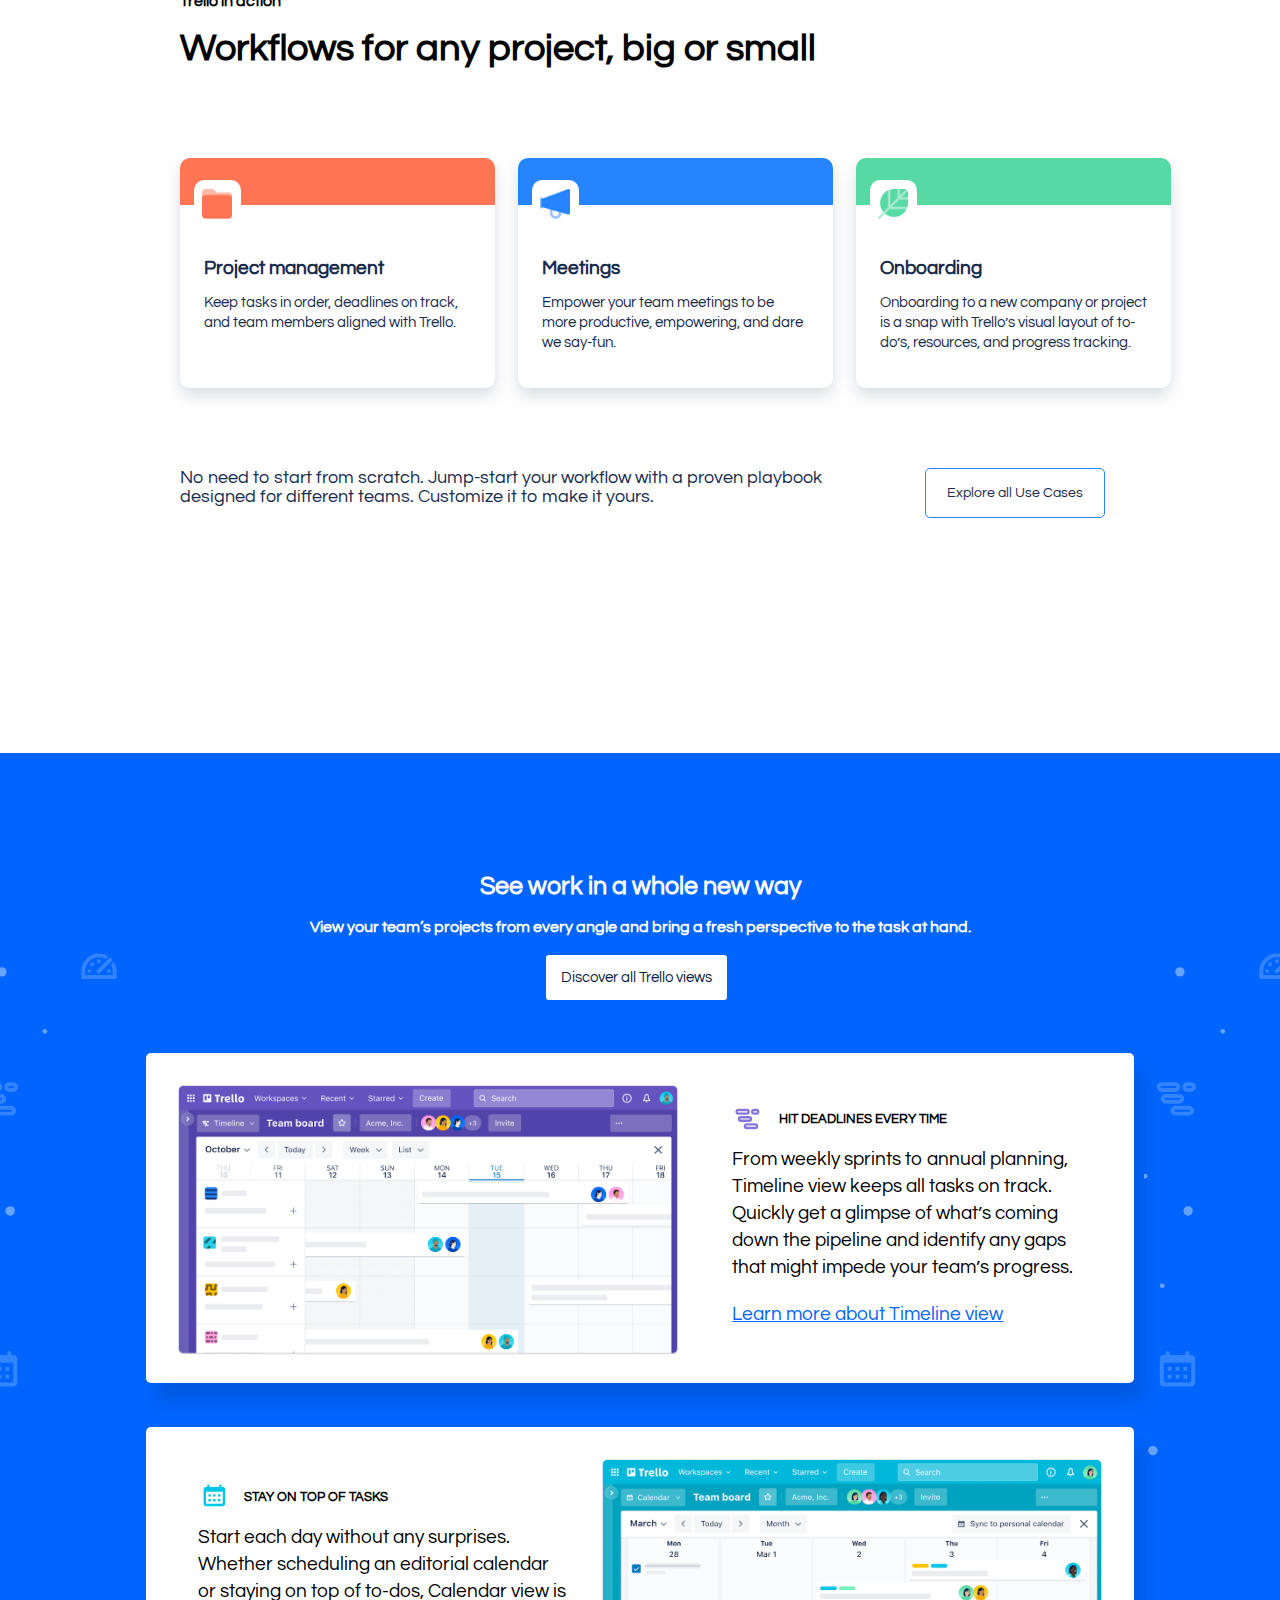
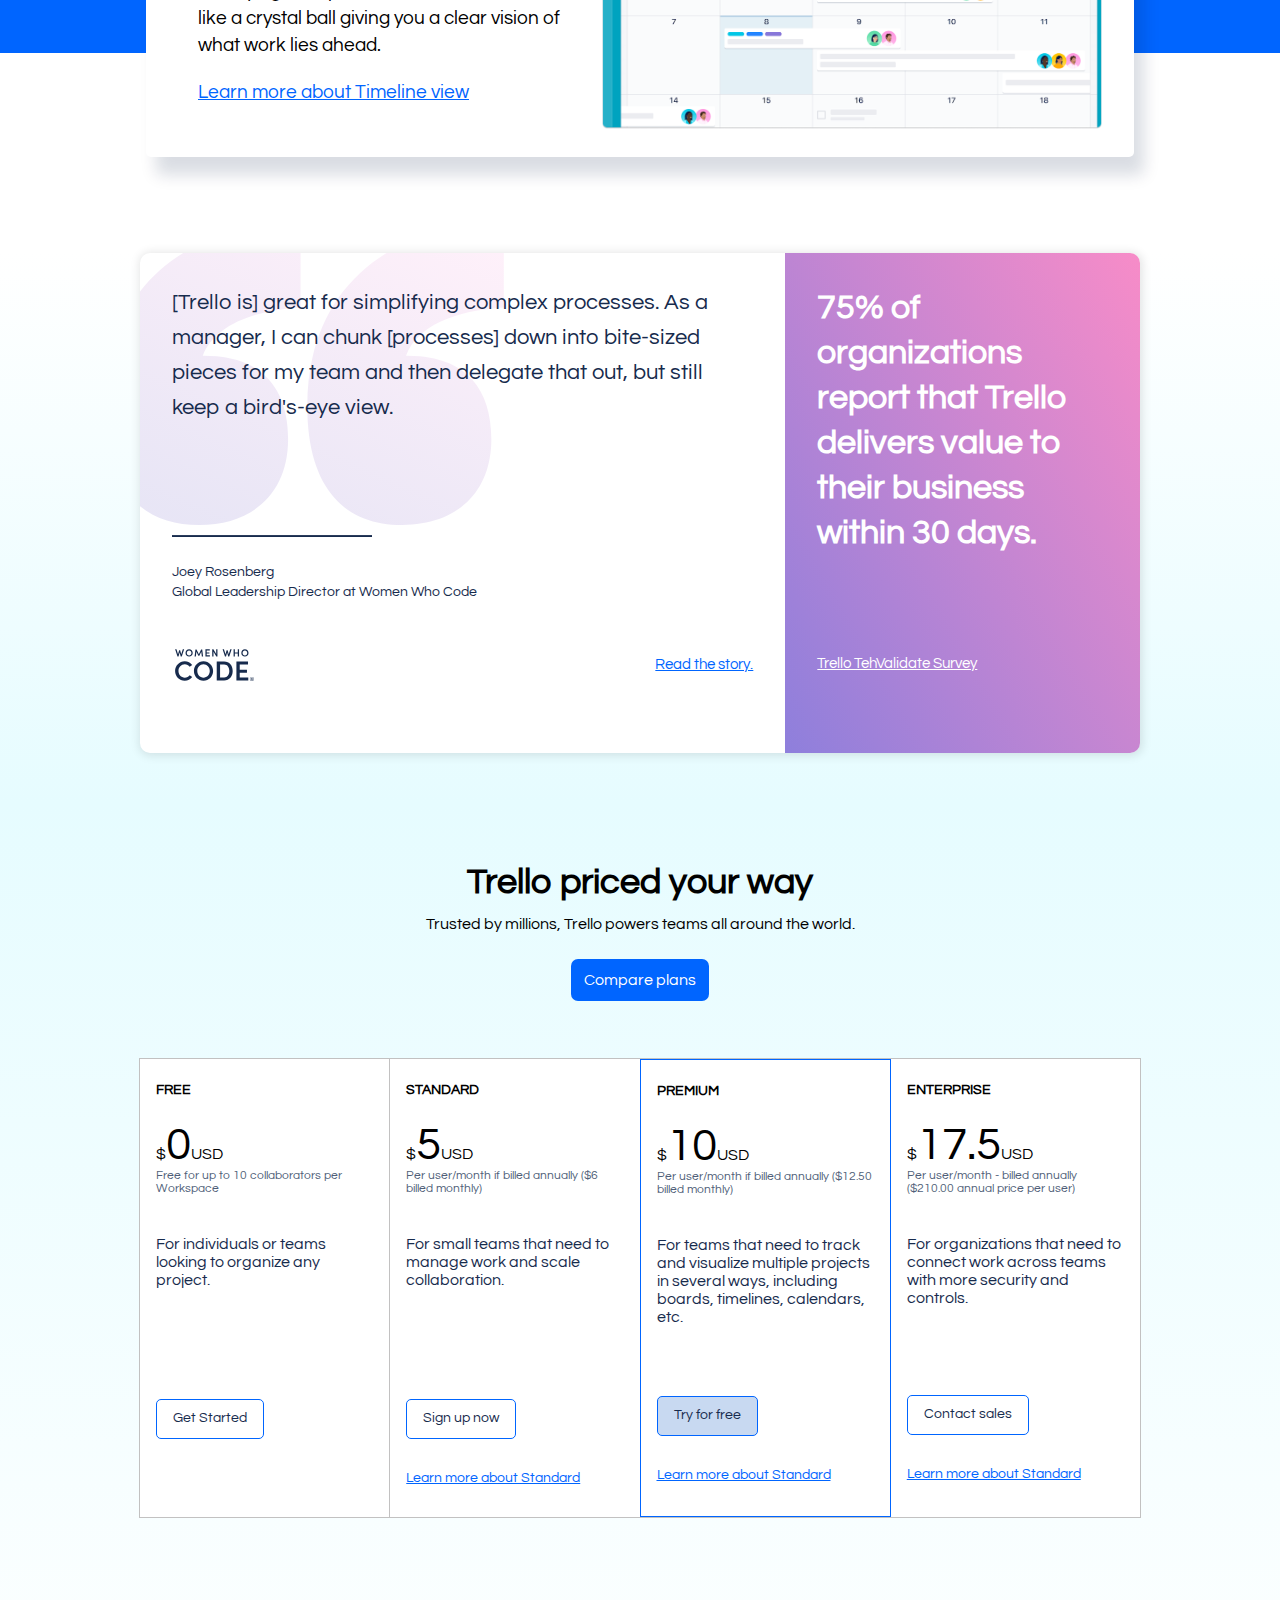
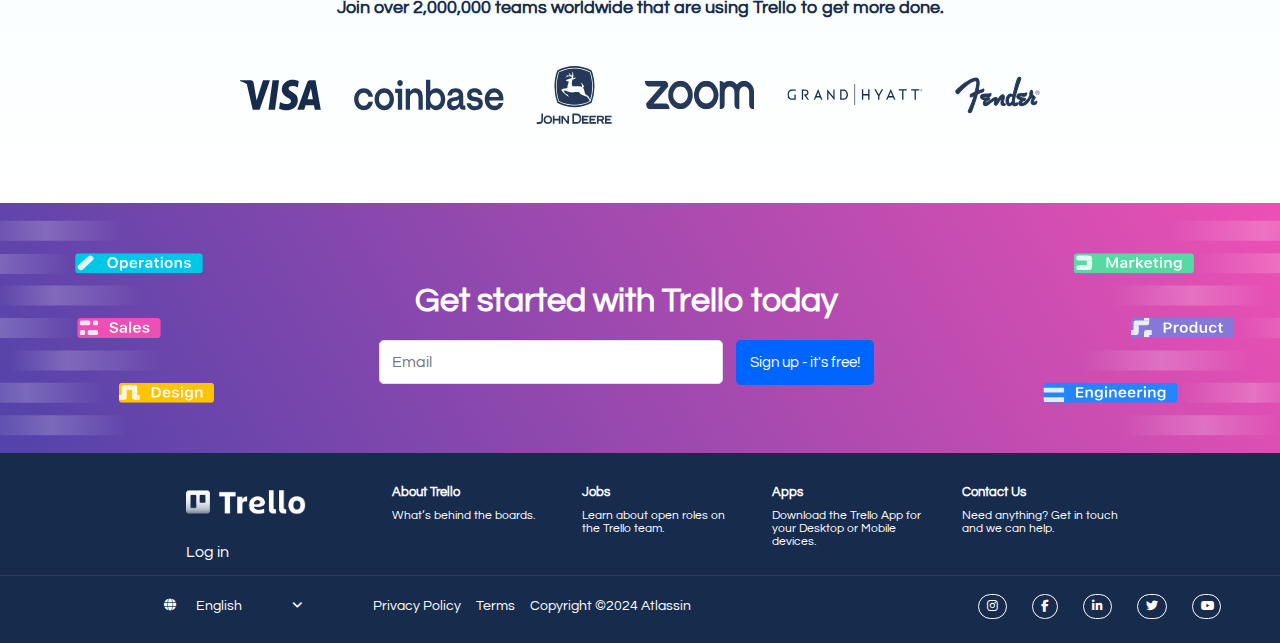
==== commit 57a14c2f: "6.1" ====
--- a/index.html
+++ b/index.html
@@ -34,12 +34,14 @@
 
                     <input type="checkbox" id="menu-toggle">
                     <label for="menu-toggle" class="menu-icon">&#9776;</label>
-
-                    <a href="" class="navigation">Features&nbsp; <img class="down-arrow" src="image/down-arrow.png" alt=""> </a>
-                    <a href="" class="navigation">Solutions&nbsp; <img class="down-arrow" src="image/down-arrow.png" alt=""></a>
-                    <a href="" class="navigation">Plans&nbsp; <img class="down-arrow" src="image/down-arrow.png" alt=""></a>
-                    <a href="" class="navigation">Pricing </a>
-                    <a href="" class="navigation">Resources&nbsp; <img class="down-arrow" src="image/down-arrow.png" alt=""></a>
+                    <div class="nav-link">
+
+                        <a href="" class="navigation">Features&nbsp; <img class="down-arrow" src="image/down-arrow.png" alt=""> </a>
+                        <a href="" class="navigation">Solutions&nbsp; <img class="down-arrow" src="image/down-arrow.png" alt=""></a>
+                        <a href="" class="navigation">Plans&nbsp; <img class="down-arrow" src="image/down-arrow.png" alt=""></a>
+                        <a href="" class="navigation">Pricing </a>
+                        <a href="" class="navigation">Resources&nbsp; <img class="down-arrow" src="image/down-arrow.png" alt=""></a>
+                    </div>
                 </nav>
             </div>
         </div>
--- a/header.css
+++ b/header.css
@@ -26,7 +26,10 @@
       #menu-toggle {
         display: none;
       }
-      
+  .nav-link{
+    display: flex;
+    gap: 20px;
+  }    
 
 .left-header{
     display: flex;
--- a/responsive.css
+++ b/responsive.css
@@ -17,6 +17,13 @@
         display: none;
     }
 
+    .nav{
+        display: flex;
+        gap: 20px;
+      }  
+
+
+
     #menu-toggle:checked + .menu-icon  + .nav{
         display: flex;
       }
@@ -24,6 +31,7 @@
       /* Show the hamburger icon */
       .menu-icon {
         display: block;
+        justify-self: end;
       }
 
     .right-header{
@@ -383,8 +391,9 @@
    
     
   } 
-  .main-6-box{
-
+  .main-6-grid{
+    display: grid;
+    grid-template-columns: 0px 0px 0px 0px;
   }
 
   .empty-div{
@@ -416,7 +425,7 @@
     .price-container{
       width: 401px;
     display: grid;
-    grid-template-rows: 250px 300px 350px 350px;
+    grid-template-rows: 250px 300px 320px 300px;
     margin-left: -300px;
     row-gap: 20px;
     border: none;
@@ -430,18 +439,21 @@
     padding-right: 25px;
     border: 1px solid gray;
     background-color: white;
+    margin-left: 170px;
 } 
 .price-2{
     /* background-color: brown; */
     border: 1px solid gray;
     padding-right: 25px;
     background-color: white;
+    margin-left: 170px;
 } 
 
 .price-3{
     /* background-color: blueviolet; */
     padding-right: 25px;
     background-color: white;
+    margin-left: 170px;
 }
 
 .price-4{
@@ -449,6 +461,7 @@
     padding-right: 25px;
     border: 1px solid gray;
     background-color: white;
+    margin-left: 170px;
 }
   
 .price-1 h3, .price-2 h3, 
@@ -491,7 +504,7 @@
 }
 
 .more{
-   color: black;
+   
 }
 
   .partners, .join, .main-7, footer{
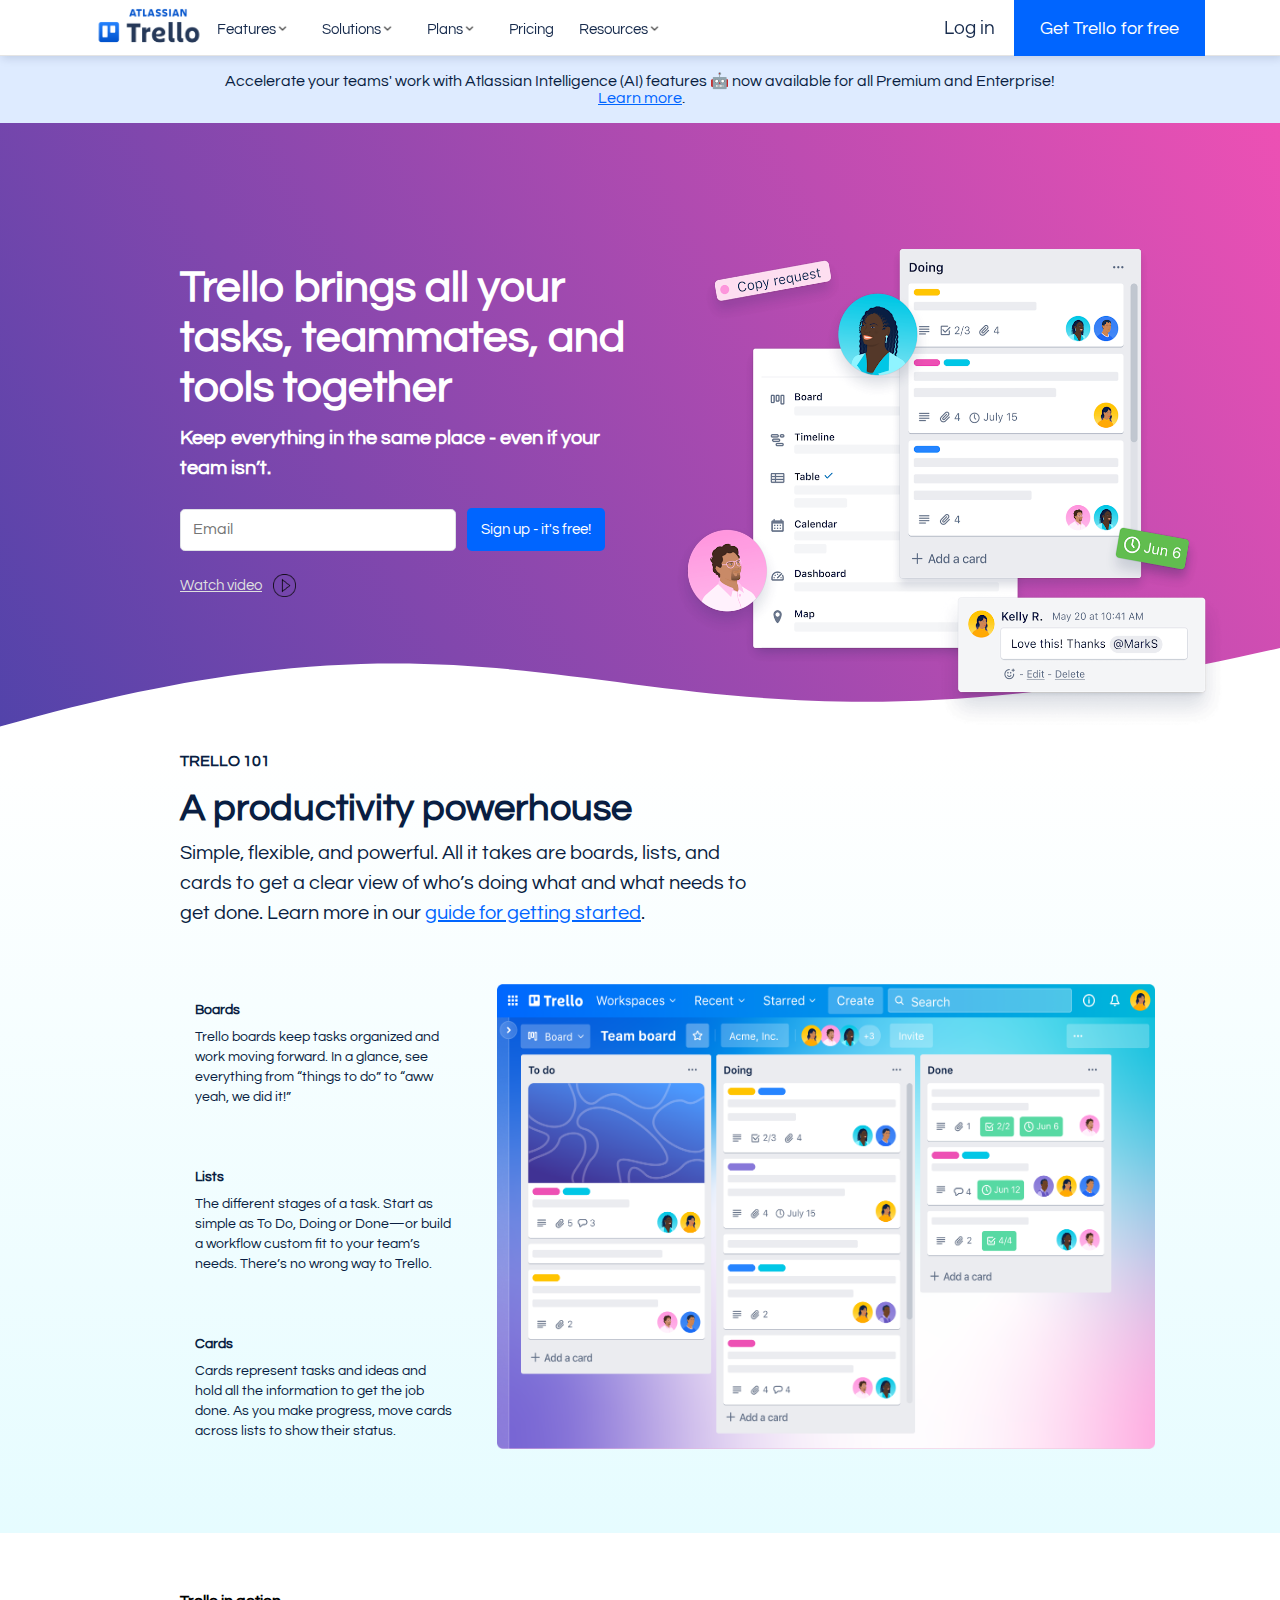
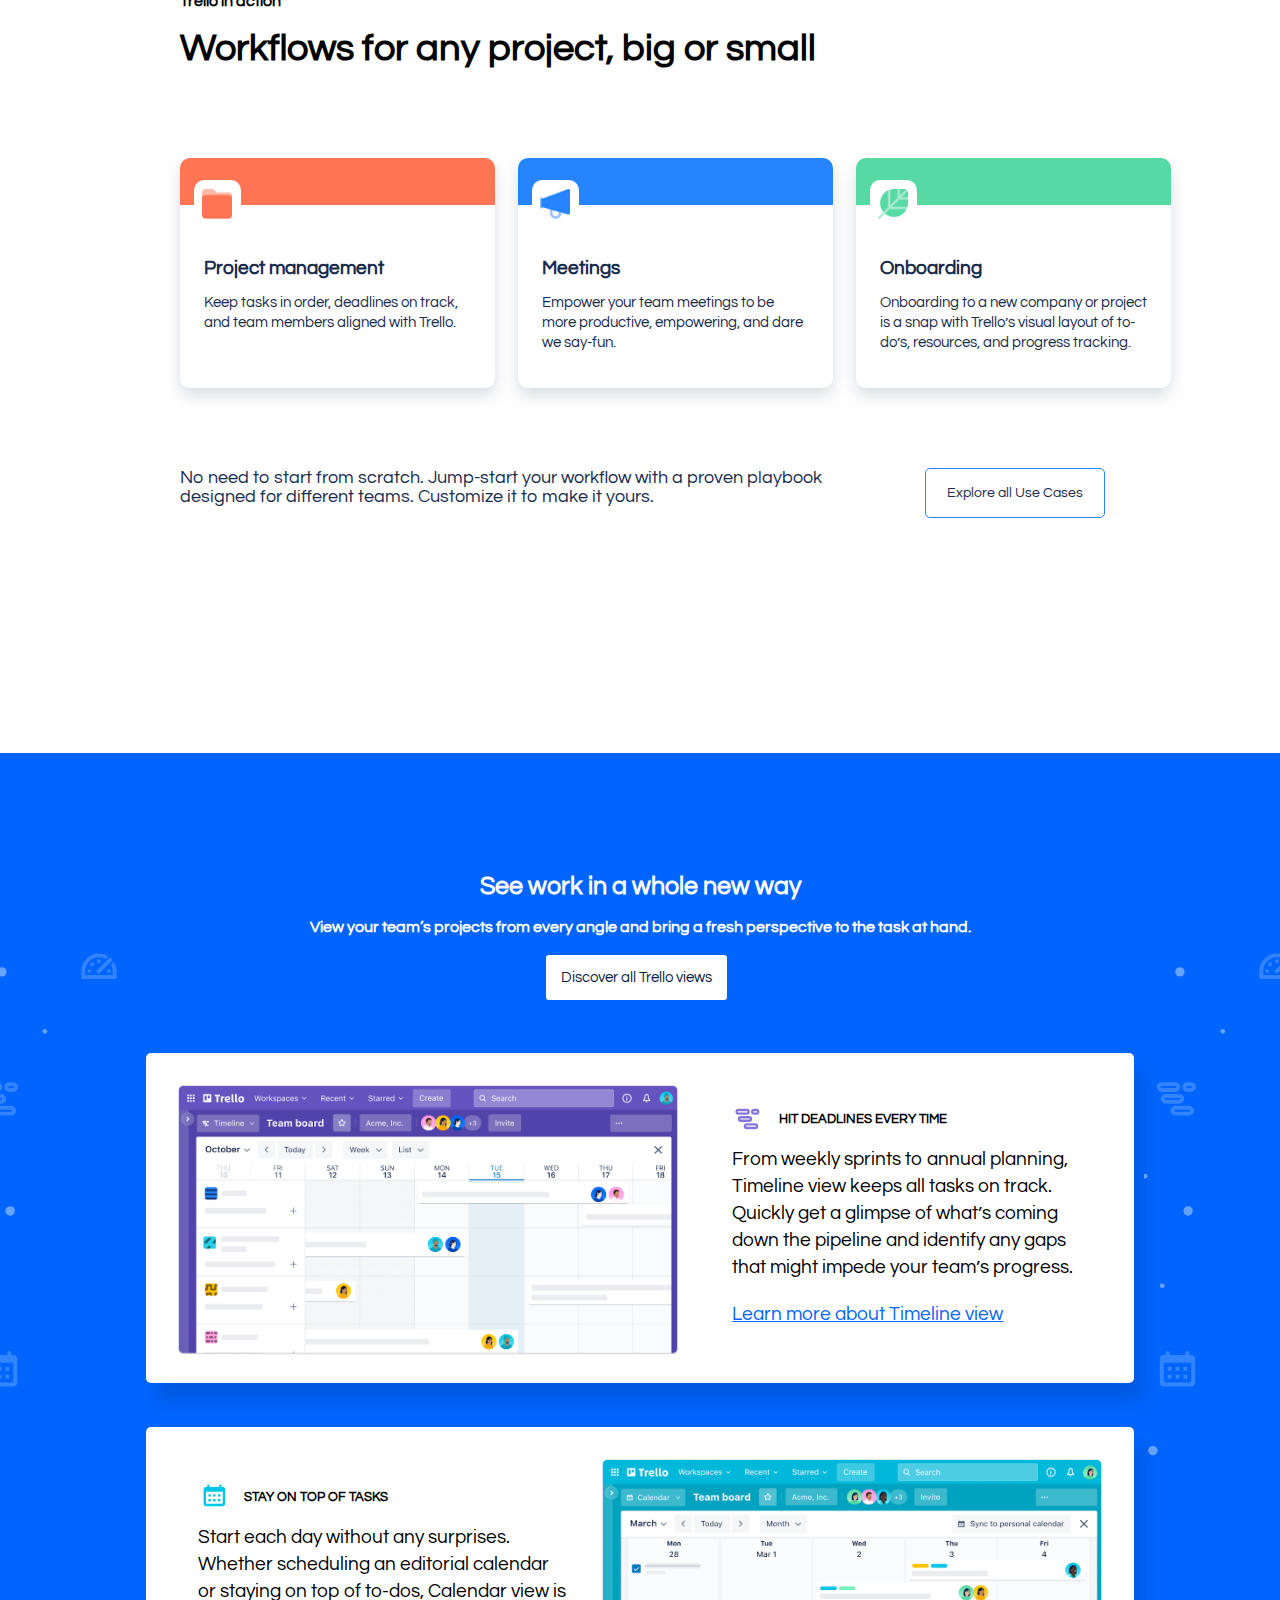
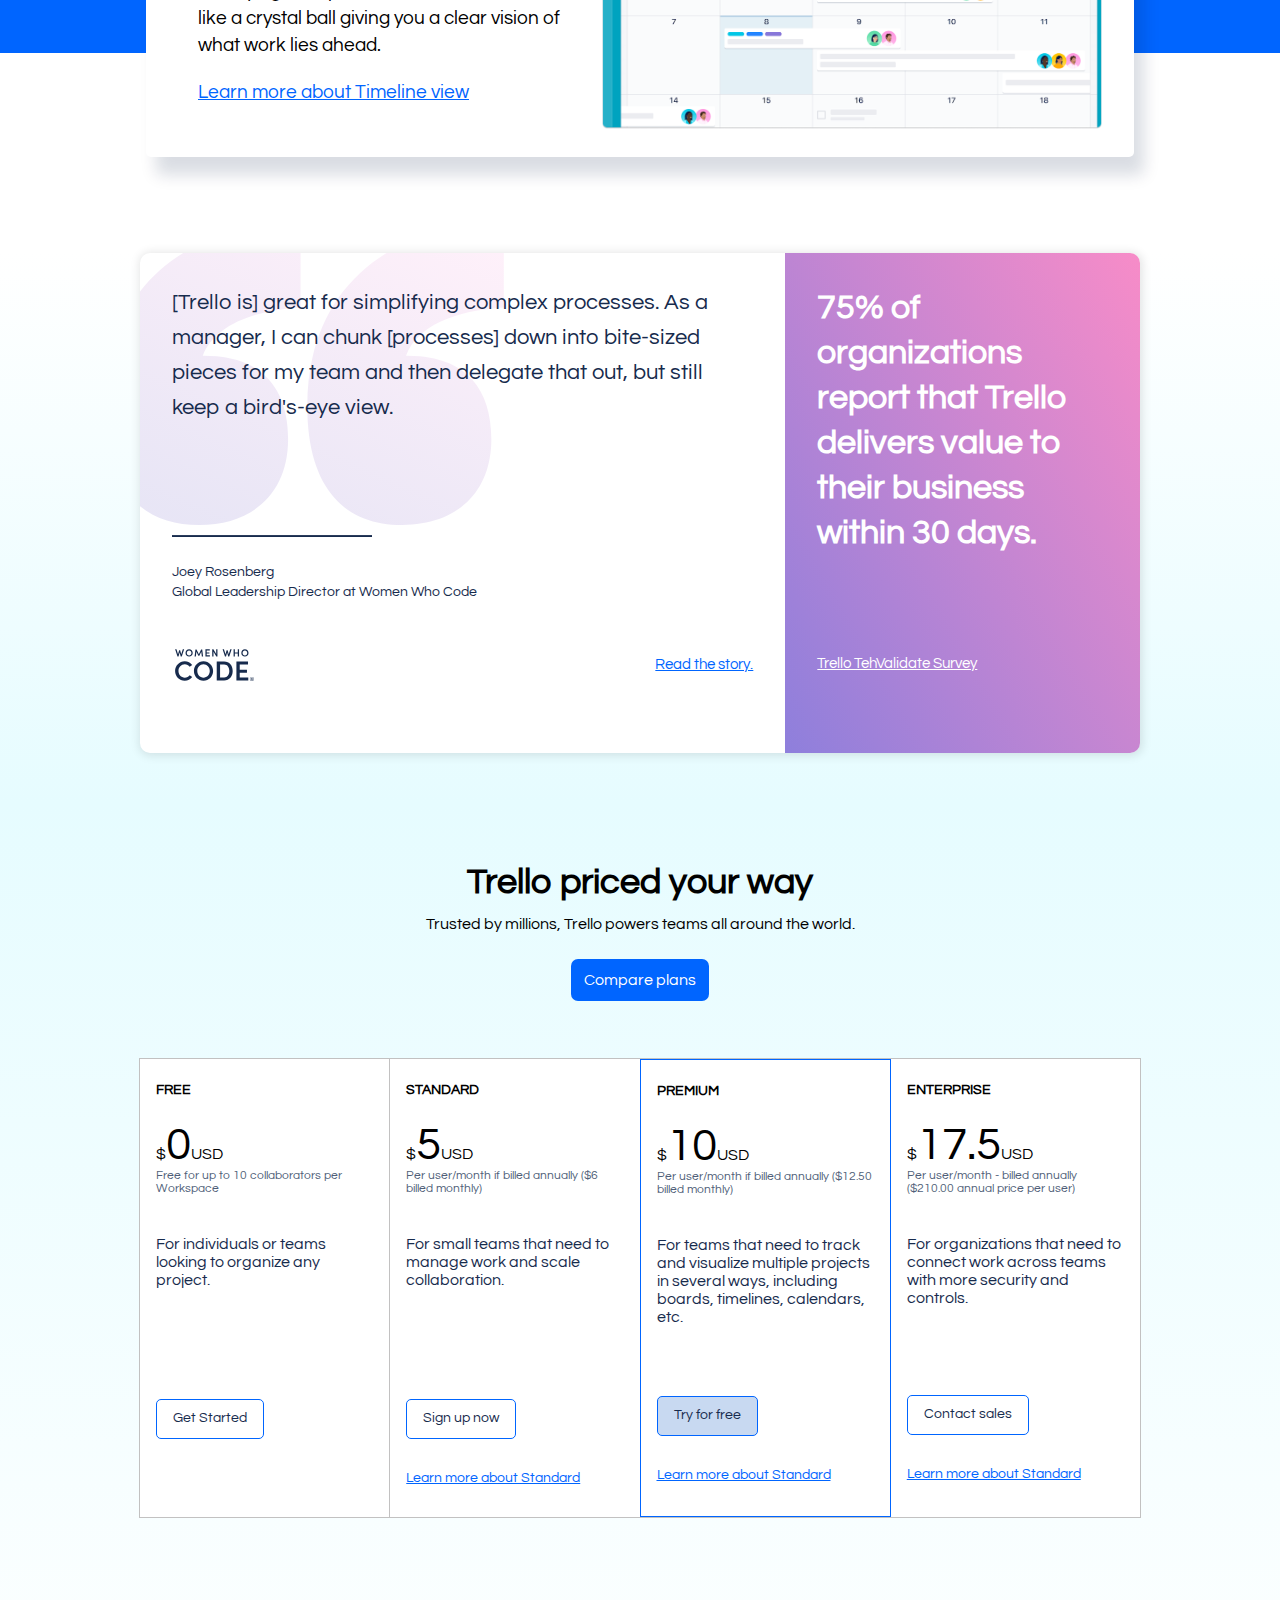
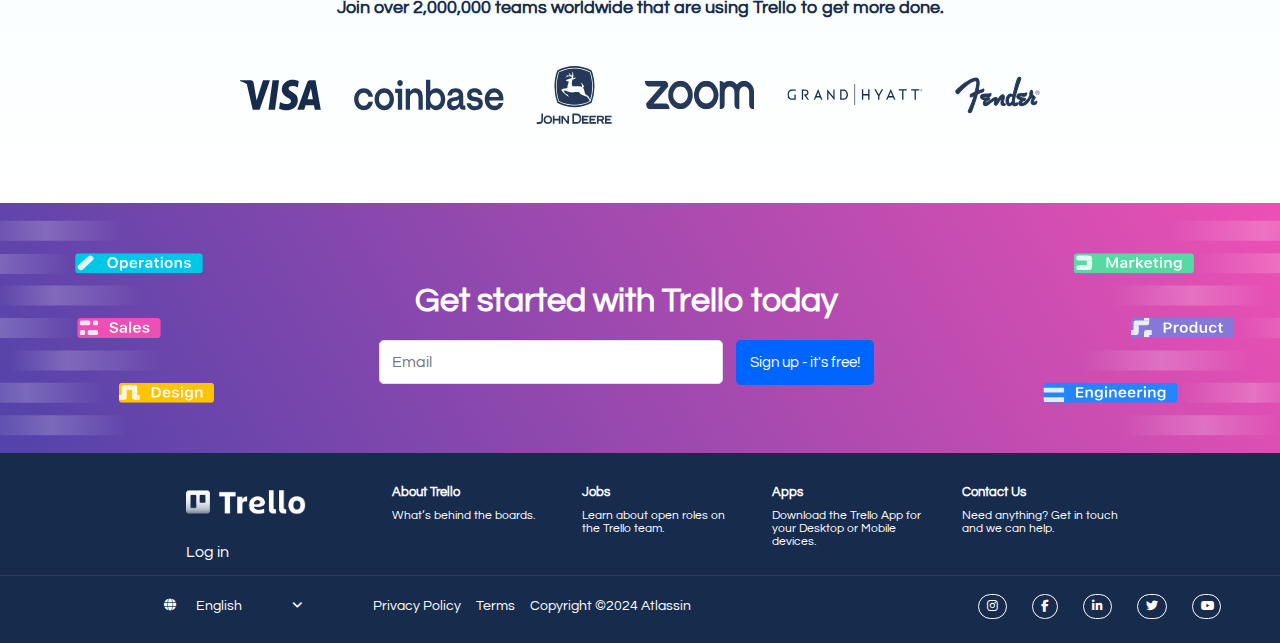
==== commit acd46401: "6.4" ====
--- a/index.html
+++ b/index.html
@@ -28,12 +28,10 @@
                 <img class="logo-image" src="image/trello-logo.png" alt="">
             </div>
             <div>
-
+                <label for="menu-toggle" class="menu-icon">&#9776;</label>
 
                 <nav class="nav" style="text-decoration: none;">
 
-                    <input type="checkbox" id="menu-toggle">
-                    <label for="menu-toggle" class="menu-icon">&#9776;</label>
                     <div class="nav-link">
 
                         <a href="" class="navigation">Features&nbsp; <img class="down-arrow" src="image/down-arrow.png" alt=""> </a>
@@ -237,7 +235,7 @@
                             <img class="partners" src="image/footer-brand.svg" alt="">
                         </div>
                     </div>
-                    <div></div>
+                    <div class="empty-div"></div>
                 </div>
         </div>
         <div class="main-7">
--- a/header.css
+++ b/header.css
@@ -18,18 +18,8 @@
 
     .menu-icon {
         display: none;
-        font-size: 28px;
-        cursor: pointer;
       }
       
-      /* Hide Checkbox */
-      #menu-toggle {
-        display: none;
-      }
-  .nav-link{
-    display: flex;
-    gap: 20px;
-  }    
 
 .left-header{
     display: flex;
--- a/responsive.css
+++ b/responsive.css
@@ -3,7 +3,7 @@
         width: 360px;
     }
     header{
-        display: grid;
+        display: fl;
         grid-template-columns: 1fr 1fr;
         width: 500px;
     }
@@ -23,16 +23,15 @@
       }  
 
 
-
-    #menu-toggle:checked + .menu-icon  + .nav{
-        display: flex;
-      }
-    
-      /* Show the hamburger icon */
-      .menu-icon {
-        display: block;
-        justify-self: end;
-      }
+/* 
+  .menu-icon {
+        display: flex;
+        justify-content: right;
+        margin-left: 1px;
+        padding-right: 0px;
+        font-size: 30px;
+      } */
+    
 
     .right-header{
         display: none;
@@ -391,6 +390,11 @@
    
     
   } 
+
+  .main-6-box{
+    display: block;
+    margin-left: 0px;
+  }
   .main-6-grid{
     display: grid;
     grid-template-columns: 0px 0px 0px 0px;
@@ -402,10 +406,11 @@
 
   .main-6-box-flex1{
     width: 0px;
+ 
 }
   .main-6-box-flex1 h2{
         text-align: center;
-        margin-left: -100px;
+        margin-left: 65px;
         font-size: 24px;
         margin-top: -35px;
         
@@ -413,17 +418,18 @@
     
     .main-6-p{
         text-align: center;
-        margin-left: -100px;
+        margin-left: 65px;
   }
   
   .plan-link{
     display: block;
      width: 120px;
+     margin-left: 170px;
    
     }
     
     .price-container{
-      width: 401px;
+    width: 401px;
     display: grid;
     grid-template-rows: 250px 300px 320px 300px;
     margin-left: -300px;
@@ -440,6 +446,8 @@
     border: 1px solid gray;
     background-color: white;
     margin-left: 170px;
+    display: block;
+    margin-left: 345px;
 } 
 .price-2{
     /* background-color: brown; */
@@ -447,6 +455,8 @@
     padding-right: 25px;
     background-color: white;
     margin-left: 170px;
+    display: block;
+    margin-left: 345px;
 } 
 
 .price-3{
@@ -454,6 +464,8 @@
     padding-right: 25px;
     background-color: white;
     margin-left: 170px;
+    display: block;
+    margin-left: 345px;
 }
 
 .price-4{
@@ -462,12 +474,10 @@
     border: 1px solid gray;
     background-color: white;
     margin-left: 170px;
+    display: block;
+    margin-left: 345px;
 }
   
-.price-1 h3, .price-2 h3, 
-.price-3 h3, .price-4 h3{
-
-}
 
 .mrp{
     padding-top: 20px;
@@ -502,12 +512,23 @@
  width: 123px; 
  font-size: 14px;
 }
-
-.more{
-   
-}
-
-  .partners, .join, .main-7, footer{
+.join{
+    position: relative;
+    top: 720px;
+    left: 53px;
+    font-size: 12px;
+    width: 383px;
+}
+.partners{
+    position: relative;
+        top: 700px;
+        left: 55px;
+        height: 40px;
+        width: 383px;
+  }  
+  
+ 
+.main-7, footer{
 display: none;
     }
 }
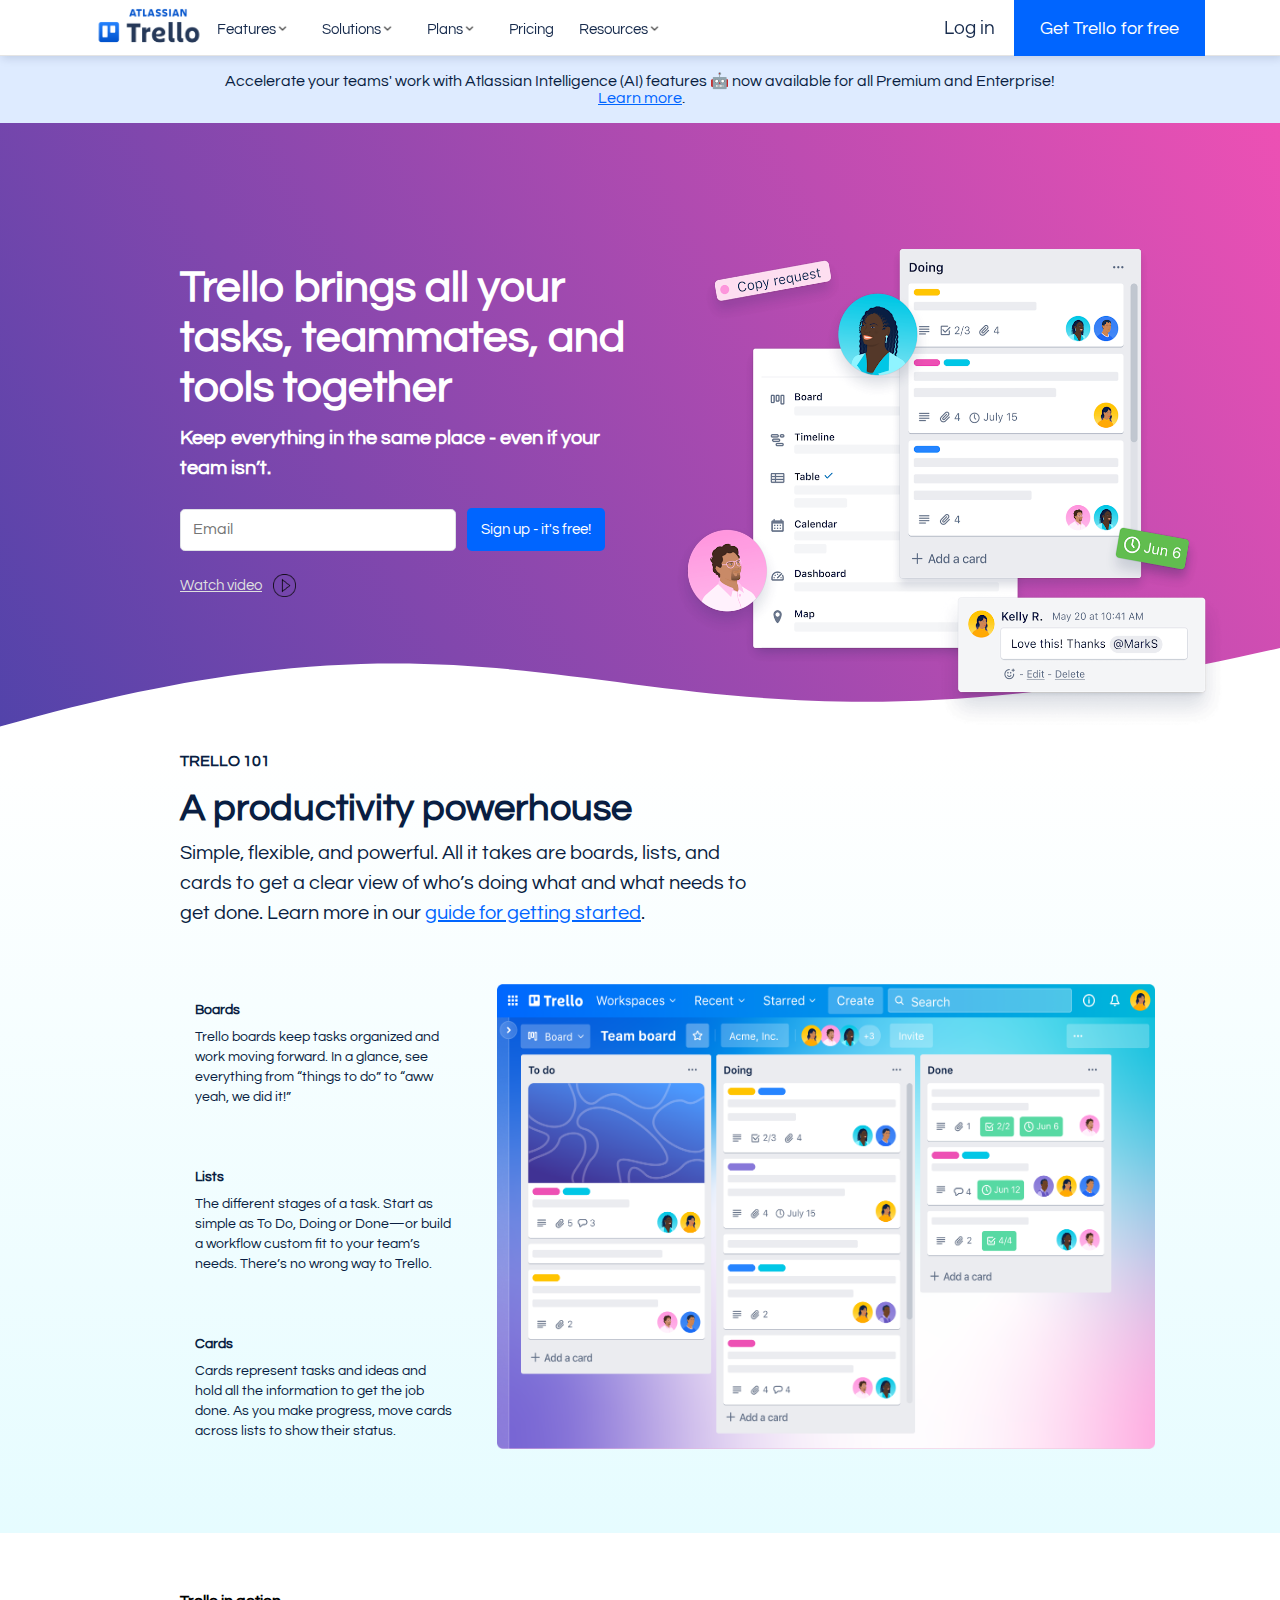
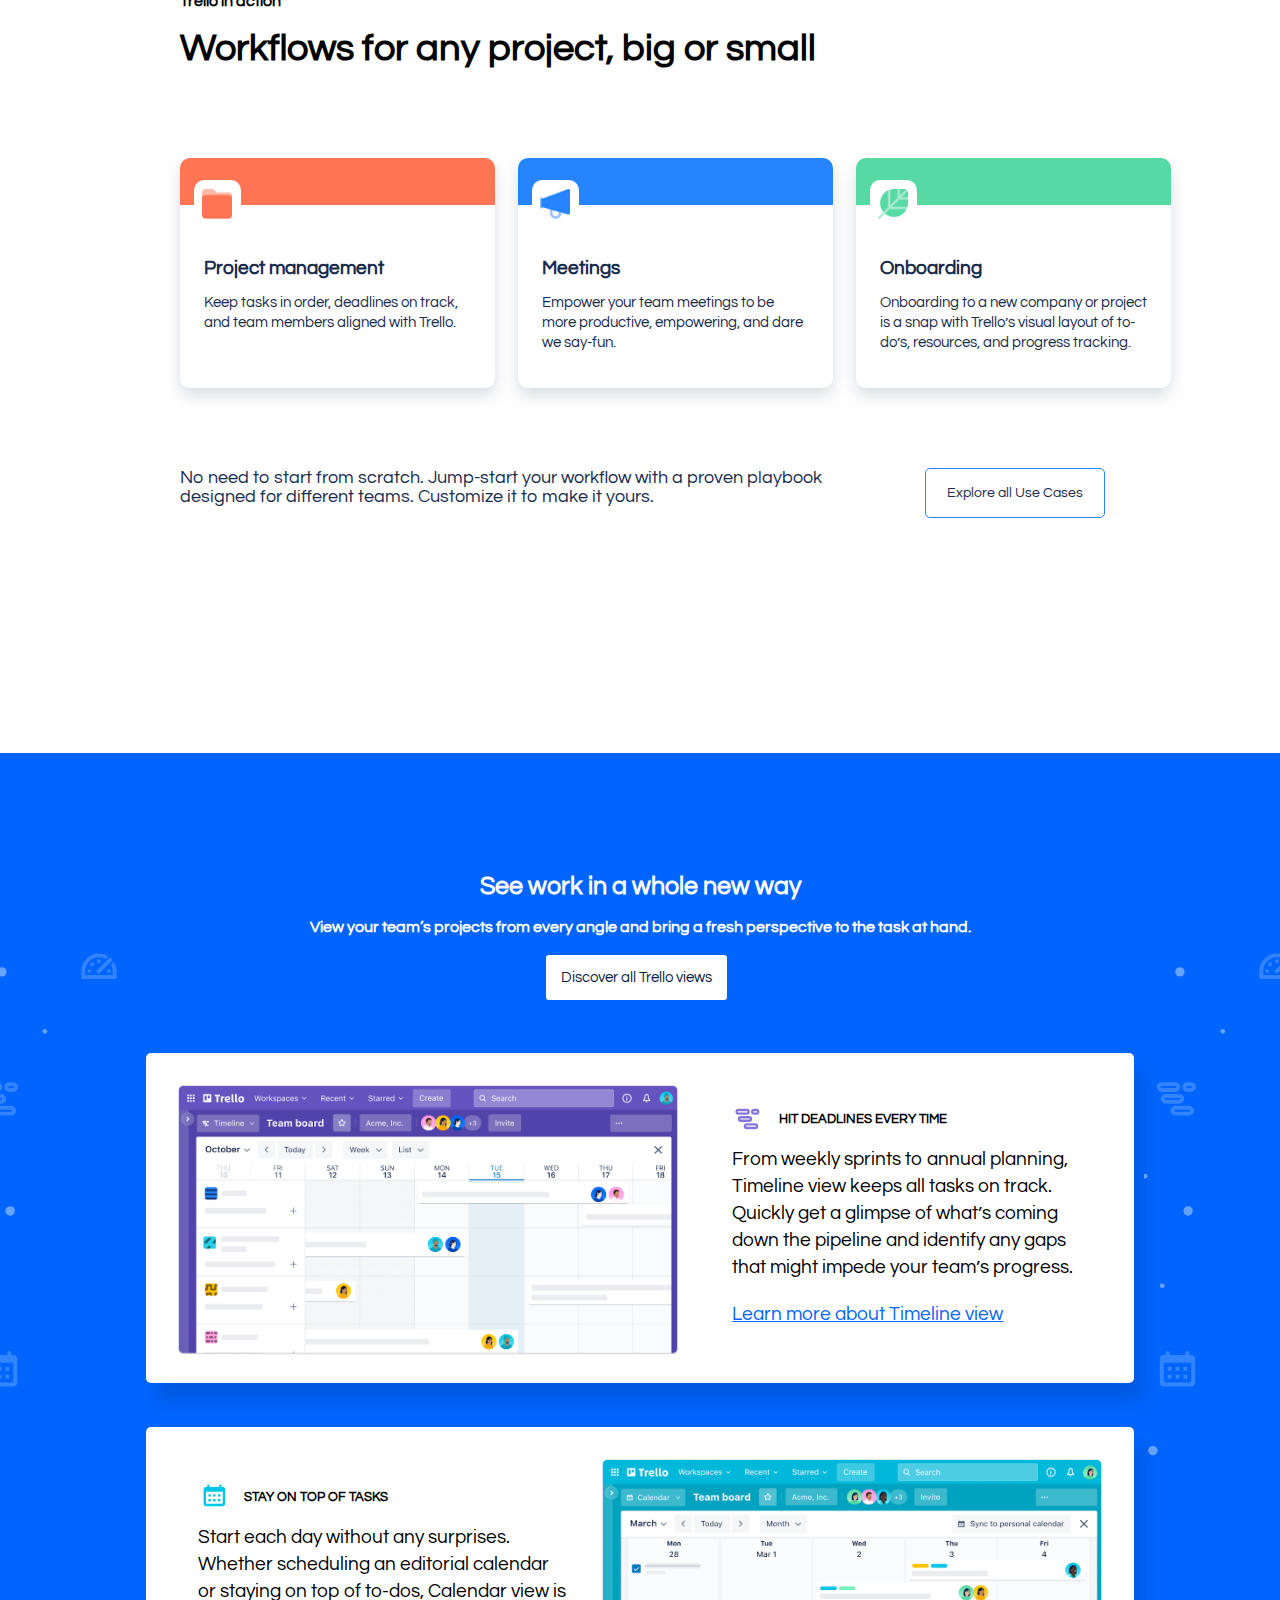
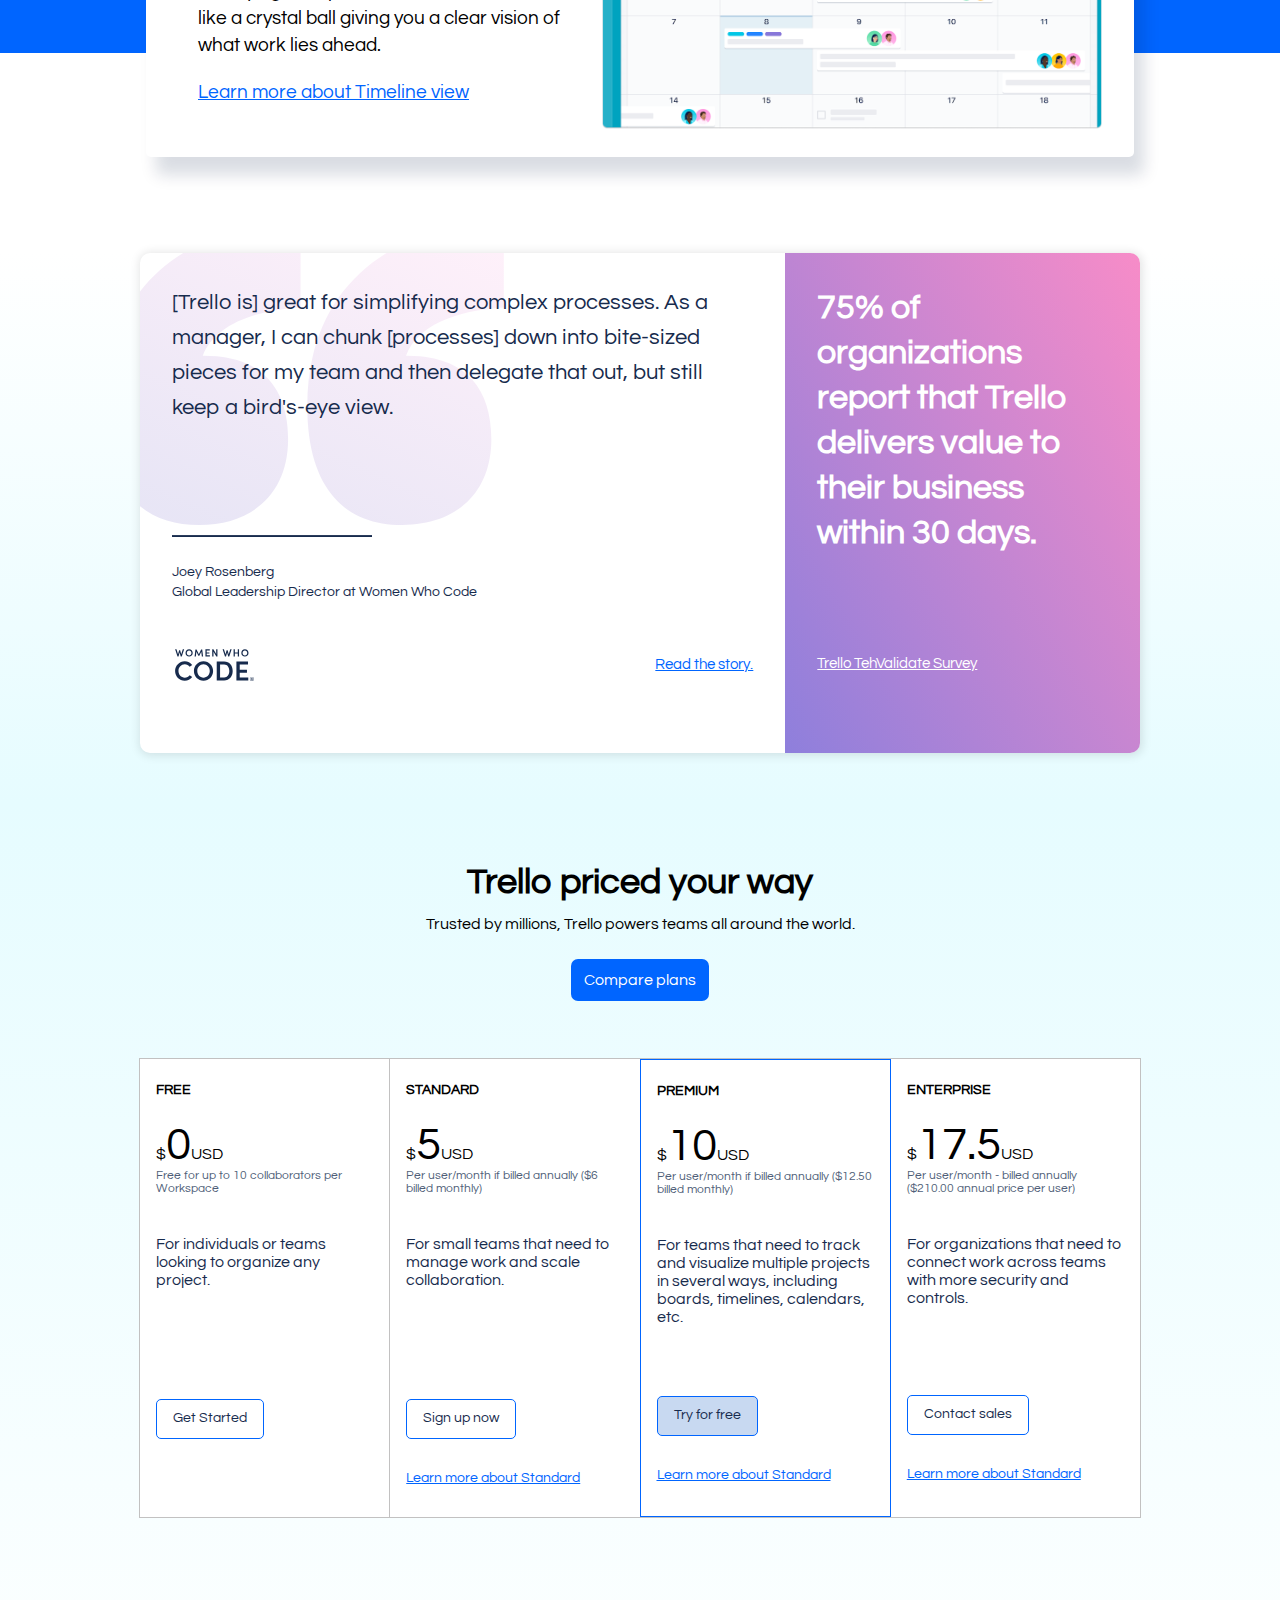
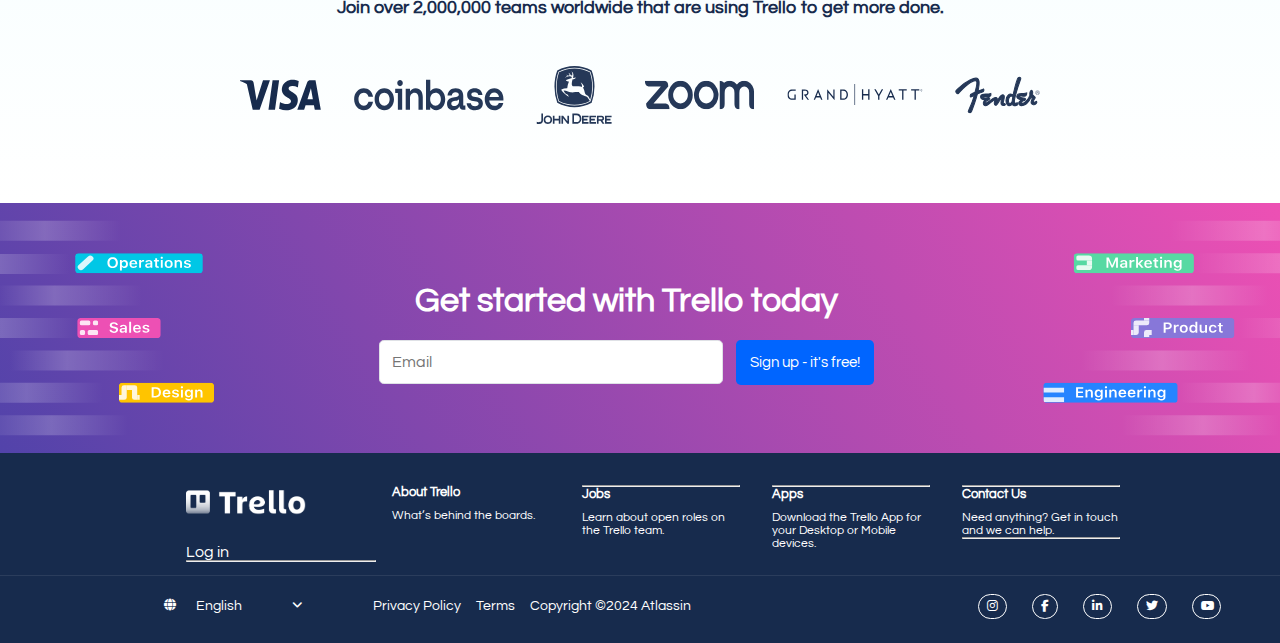
==== commit 9470e28a: "footer" ====
--- a/index.html
+++ b/index.html
@@ -56,7 +56,7 @@
             <div class="main-1-left">
                 <p class="left-1">Trello brings all your tasks, teammates, and tools together</p>
                 <p class="left-2">Keep everything in the same place - even if your team isn’t.</p>
-                <input type="text" value="" placeholder="Email" class="signup-input">
+                <input type="text" value="" placeholder="Email" class="signup-input" id="top-signup-input">
                 <button class="signup-button">Sign up - it's free!</button><br>
                 <div class="video">
                     <a class="video-link" href="">Watch video </a>
@@ -174,7 +174,7 @@
                     <div class="main-5-box">
                         <div class="main-5-box-flex1">
                             <p>[Trello is] great for simplifying complex processes. As a manager, I can chunk [processes] down into bite-sized pieces for my team and then delegate that out, but still keep a bird's-eye view.</p>
-                            <hr>
+                            <hr class="main-5-hr">
                             <p class="main-5-left-bottom">Joey Rosenberg <br> Global Leadership Director at Women Who Code</p>
                             <div class="main-5-left-last"> 
                                 <img class="main-5-last-1" src="image/main-5-bottom.svg" alt="">
@@ -246,9 +246,9 @@
                     <div>
                         <h2>Get started with Trello today</h2>
                     </div>
-                    <div>
-                        <input type="text" value="" placeholder="Email" class="signup-input">
-                        <button class="signup-button">Sign up - it's free!</button>
+                    <div class="main-7-contact">
+                        <input type="text" value="" placeholder="Email" class="signup-input" id="bottom-signup-input">
+                        <button class="signup-button" id="bottom-signup-button">Sign up - it's free!</button>
                     </div>
                 </div>
                 <div class="main-7-right">
@@ -259,28 +259,34 @@
                 <section class="footer-1">
                     <div class="section-1"></div>
                     <div class="section-2">
+                        
                         <img src="image/Trello-white-logo.png" alt="">
                         <a href="">Log in</a>
+                        <hr class="hr-responsive">
                     </div>
                     <div class="section-3">
                         <h5>About Trello</h5>
                         <p>What’s behind the boards.</p>
                     </div>
                     <div class="section-4">
+                        <hr class="hr-responsive">
                         <h5>Jobs</h5>
                         <p>Learn about open roles on the Trello team.</p>
                     </div>
                     <div class="section-5">
+                        <hr class="hr-responsive">
                         <h5>Apps</h5>
                         <p>Download the Trello App for your Desktop or Mobile devices.</p>
                     </div>
                     <div class="section-6">
+                        <hr class="hr-responsive">
                         <h5>Contact Us</h5>
                         <p>Need anything? Get in touch and we can help.</p>
+                        <hr class="hr-responsive">
                     </div>
                     <div class="section-7"></div>
                 </section>
-                <hr>
+                <hr class="main-5-hr">
                 <section class="footer-2">
                     <div class="footer-left">
                         <i class="fa-solid fa-globe"></i>
@@ -289,7 +295,7 @@
 
                     </div>
                     <div class="footer-middle">
-                        <ul>
+                        <ul class="footer-middle-ul">
                             <li><a href="">Privacy Policy</a></li>
                             <li><a href="">Terms</a></li>
                             <li>Copyright<span> &#169</span>2024 Atlassin</li>
--- a/main.css
+++ b/main.css
@@ -833,6 +833,7 @@
     color: white;
 }
 
+
 .footer-1{
     height: 90px;
     display: grid;
@@ -878,7 +879,7 @@
     background-color: rgb(63, 81, 112);
 }
 
-hr{
+.main-5-hr{
     border: none;
     border-top: 1px solid rgba(228, 228, 228, 0.1);
 }
@@ -949,6 +950,7 @@
     border-radius: 19px;
 }
 
+
 .footer-right img{
     height: 13px;
     width: 13px;
--- a/responsive.css
+++ b/responsive.css
@@ -23,14 +23,14 @@
       }  
 
 
-/* 
+
   .menu-icon {
         display: flex;
         justify-content: right;
         margin-left: 1px;
         padding-right: 0px;
         font-size: 30px;
-      } */
+      } 
     
 
     .right-header{
@@ -52,14 +52,14 @@
 
     .main-1{
         display: grid;
-        grid-template-columns: 1fr;;
+        grid-template-columns: 1fr;
         height: 100%;
         width: 500px;
     }
     .left-1{
         text-align: center;
         margin: 80px 0px 0px;
-        margin-left: 75px;
+        margin-left: 72px;
         
         display: flex;
         justify-content: center;
@@ -72,7 +72,7 @@
         margin: 20px;
         text-align: center;
         margin: 10px 0px 0px;
-        margin-left: 75px;
+        margin-left: 72px;
         display: flex;
         justify-content: center;
         align-items: center;
@@ -80,28 +80,28 @@
         line-height: 20px;
     }
 
-    .signup-input{
+    #top-signup-input{
         display: none;
     }
 
     .signup-button{
         padding: 11px 16px;
         margin-top: 20px;
-        margin-left: 75px;
+        margin-left: 72px;
     }
 
     .video-link{
         display: flex;
         justify-content: center;
         align-items: center;
-        margin-left: 61px;
+        margin-left: 58px;
         font-size: 15px;
     }
     .play-video{
         display: flex;
         justify-content: center;
         align-items: center;
-        margin-left: 291px;
+        margin-left: 288px;
 
     }
 
@@ -362,7 +362,7 @@
             flex: 1;
             width: 100%;
         }
-        hr{
+        .main-5-hr{
             display: none;
 
         }
@@ -527,10 +527,136 @@
         width: 383px;
   }  
   
- 
-.main-7, footer{
-display: none;
-    }
-}
-
-
+ /* --------------------------------------------- */
+.main-7{
+    width: 500px;
+    height: 150px;
+    position: relative;
+    top: 620px;
+}
+
+.main-7-left, .main-7-right{
+    display: none;
+}
+
+.main-7-middle{
+    display: block;
+    justify-content: center;
+    align-items: center;
+    text-align: center;
+}
+.main-7-middle h2{
+    margin-top: 20px;
+    font-size: 24px;
+    margin-left: 70px;
+}
+
+.main-7-contact{
+    width: 500px;
+}
+
+#bottom-signup-input{
+    width: 100px;
+    margin-left: 0px;
+    display: inline-block;
+}
+#bottom-signup-button{
+    width: 150px;
+    padding: 15px;
+    margin-left: 0px;
+}
+
+/* ---------------------------------------------------------------------------- */
+
+
+footer{
+    position: relative;
+    top: 620px;
+   
+    height: 900px;
+    width: 500px;
+}
+
+.footer-1{
+    display: grid;
+    grid-template-columns: 20px 20px 20px 20px 20px 20px 20px;
+    margin-left: 0px;
+}
+
+.section-2{
+    margin-left: 40px;
+    display: block;
+}
+.section-3{
+    margin-left: 3px;
+    margin-top: 120px;
+}
+
+.section-4 h5{
+    margin-top: 10px;
+}
+
+.section-5 h5{
+    margin-top: 10px;
+}
+
+.section-6 h5{
+    margin-top:10px;
+}
+.section-4{
+    margin-top: 140px;
+    margin-left: -20px;
+}
+
+.section-5{
+    margin-top: 200px;
+    margin-left: -40px;
+}
+
+.section-6{
+    margin-top: 260px;
+    margin-left: -60px;
+}
+
+.section-6 p{
+    margin-bottom: -17px;
+}
+.hr-responsive{
+    margin-top: 30px;
+    
+}
+.footer-2{
+    
+    display: inline;
+    
+}
+
+.footer-left{
+    margin-top: 285px;
+    margin-left: 75px;
+    width: 134px;
+    
+}
+.footer-middle{
+    margin-top: 15px;
+    margin-left: 75px;
+    margin-bottom: 30px;
+
+}
+.footer-middle-ul{
+    display: flex;
+    flex-direction: column;
+    row-gap: 10px;
+    
+}
+.footer-right{
+    /* display: block; */
+    
+}
+.instagram, .facebook, .twitter, .linkedin, .youtube{ 
+    margin-left: 75px;
+    width: 12px;
+    margin-top: 30px;
+    display: block;
+}
+}